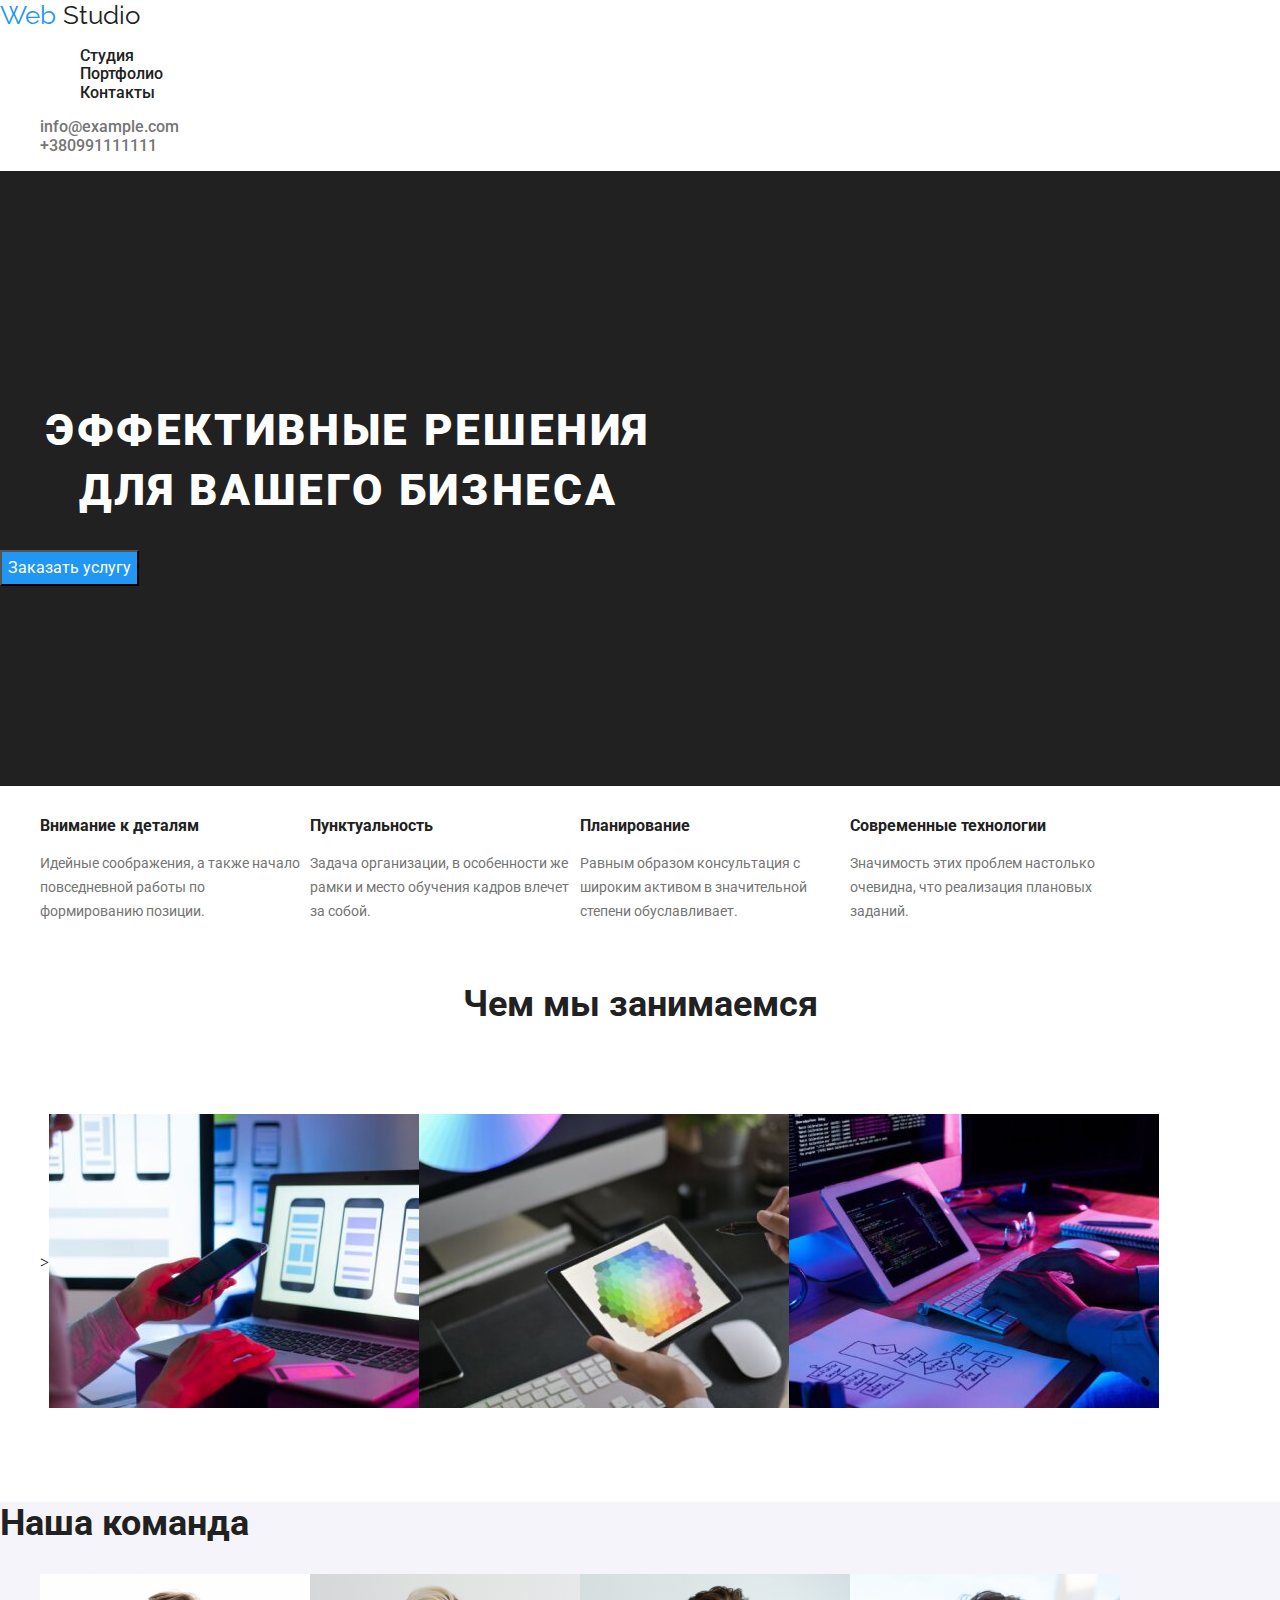
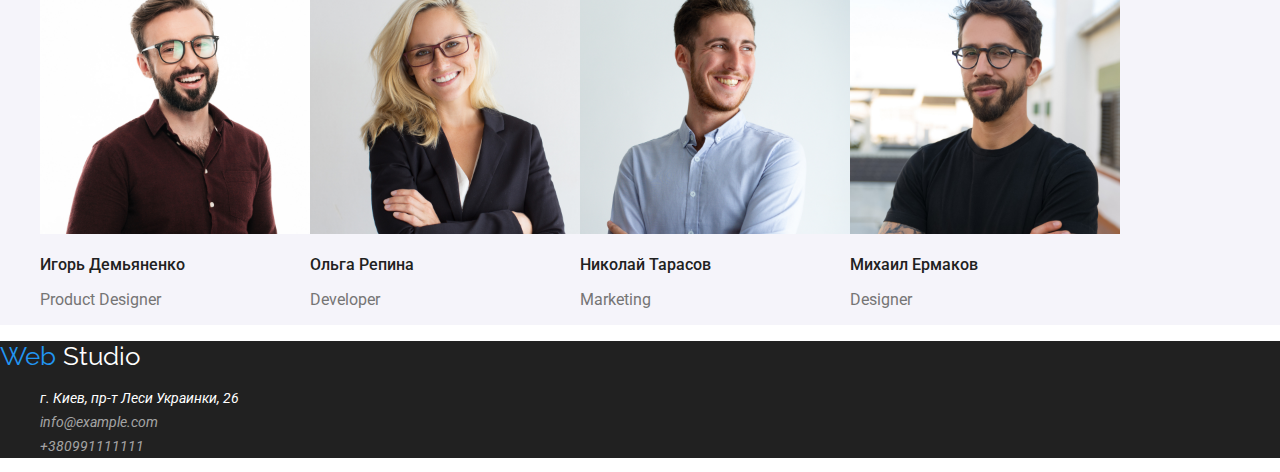
==== index.html @ 6507018c "я" ====
<!DOCTYPE html>
<html lang="en">
<head>
    <Meta charset="UTF-8" />
    <Meta name="WebStudio" />
    <Meta content="Помощь в бизнесе" />
    <link rel="stylesheet" href="CSS/normalize.min.css" />
    <link rel="stylesheet" href="CSS/style.css"/>
    <link rel="preconnect" href="https://fonts.gstatic.com">
    <link href="https://fonts.googleapis.com/css2?family=Raleway:wght@700&family=Roboto:wght@400;500;700;900&display=swap" rel="stylesheet"/>

    <style>
.body {
font-family: Roboto, Raleway;
font-weight: 400;
color: #212121;
}
    </style>
    <stayle type="text/css">
    
    
    </stayle>

</head>
  <body>
    <header class="head">
      <div>
     <a class="logo" href="/"><span class="web-one">Web</span> <span class="web-two">Studio</span></a>
    </div>
      <nav>
      <ul>
        <ul class="site-nav-list">
          <li><a href="./" class="link">Студия</a></li>
          <li><a href="./portfolio.html" class="link">Портфолио</a></li>
          <li><a href="" class="link">Контакты</a></li>
      </ul>
     </nav>
     <ul class="contacts">
      <li> <a class="ctn" href="mailto:info@example.com">info@example.com</a></li>
      <li><a class="ctn" href="tel:+380991111111">+380991111111</a></li>
    </ul>
  </header>
  <main>
    <section class="hero">
    <h1 class="title">Эффективные решения для вашего бизнеса</h1>
    <button type="button" class="btn">Заказать услугу</button>
  </section>
  <!-- Унікальний контент сторінки -->
  <section class="text-container">
<ul class="menu-text">
  <li class="text-item"><h3 class="text-elements-title">Внимание к деталям</h3>
  <p class="text-elements"> Идейные соображения, а также начало повседневной работы по формированию позиции.</p>
  </li>
  <li class="text-item"><h3 class="text-elements-title">Пунктуальность</h3>
    <p class="text-elements">Задача организации, в особенности же рамки и место обучения кадров влечет за собой.</p>
  </li>
  <li class="text-item"><h3 class="text-elements-title" >Планирование</h3>
    <p class="text-elements">Равным образом консультация с широким активом в значительной степени обуславливает.</p>
  </li>
  <li class="text-item"><h3 class="text-elements-title">Современные технологии</h3>
    <p class="text-elements">Значимость этих проблем настолько очевидна, что реализация плановых заданий.</p>
  </li>
</ul>
</section>
<section class="foto">
  <div class="foto-elements">
  <h2 class="foto_title">Чем мы занимаемся</h2>
    <ul class="menu-foto">>
    <li>
      <img class="foto-picture" src="images/telefon.jpg"
      alt="фото1" width="370" />
    </li>
    <li>
      <img class="foto-picture" src="images/Planshet.jpg"
      alt="фото2" width="370" />
    </li>
    <Li>
      <img class="foto-picture" src="images/pechat.jpg"
      alt="фото3" width="370" />
    </Li>
  </ul>
</div>
</section>
  <section class="team">
    <div class="team-elements">
<h2 class="team-title">Наша команда</h2>
  <ul class="team-menu">
        <li>
        <img class="team-foto" src="images/man1.jpg" width="400"/>
        <h3 class="name">Игорь Демьяненко</h3>
          <p class=work>Product Designer</p>
        </li>
        <li>
        <img class="team-foto" src="images/woman.jpg"width="400"/>
        <h3 class="name">Ольга Репина</h3>
        <p class=work>Developer </p> 
        </li>
        <li>
        <img class="team-foto" src="images/man2.jpg" width="400"/>
        <h3 class="name">Николай Тарасов</h3>
        <p class=work>Marketing </p> 
        </li>
        <li>
        <img class="team-foto" src="images/man3.jpg" width="400"/>
        <h3 class="name">Михаил Ермаков</h3>
        <p class=work>Designer</p> 
        </li>
      </ul>
      </div>
  </section>
  
</main>
  <!-- Підвал сторінки -->
  <footer class="end">
    <div>
      <a class="logo-end" href="/"><span class="web-one">Web</span> <span class="web-end-two">Studio</span></a>
     </div>
    <address> 
    <ul class="end-contakts">
      <li><a href=https://goo.gl/maps/wjhoi7v7686SDkos8 class="map" target="blank" 
        rel="noopener noreferrer">
        г. Киев, пр-т Леси Украинки, 26</a></li>
      <li><a href="mailto:info@example.com" class="end-contacts">info@example.com</a></li>
      <li><a href="tel:+38 099 111 11 11" class="end-contacts">+380991111111</a></li>
    </ul> 
    </address>
  </footer>
  </body>
---- CSS/style.css ----
root {
--c-black: #212121;
--c-white: #FFFFFF;
--c-grey: #757575;
--c-blue: #2196F3;
}

.body {
list-style-type: none;
font-family: Roboto;
color: #212121;
}

.header {
    width: 1600px;
    background: #FFFFFF;
}
.link {
    list-style-type: none;
font-family: Roboto;
font-weight: 500;
color: #212121;
line-height: 16px;
}
.link:hover{
    
    font-family: Roboto;
    font-weight: 500;
    width: 77px;
    color: #2196F3;
}

.ul {
list-style-type: none;
list-style: none;
margin: 0;
padding: 0;
font-size: 26px;
line-height: 31px;
}

.logo {
font-family: Raleway;
color:#212121;
width: 145px;
font-size: 26px;
line-height: 31px;
}

.web-end-two, .map,.end-contacts, .logo, .logo-end, .site-nav-lis, .ctn, .web-one, .link, .web-two, .end {
text-decoration: none;
}

.web-one{
color: #2196F3;
 }
.head {
}

.link-current{
color:#2196F3;
}
.ctn {
font-family: Roboto;
font-weight: 500;
color: #757575;
width: 135px;
}
.ctn:hover {
font-family: Roboto;
font-weight: 500;
color: #2196F3;
width: 135px; 
}
.site-nav-list {
list-style-type: none;
}
.title{
width: 696px;
height: 120px;
font-family: Roboto;
font-weight: 900;
font-size: 44px;
line-height: 60px;
text-align: center;
letter-spacing: 0.06em;
text-transform: uppercase;
color: #FFFFFF;
text-decoration: none;
}

.hero {
background-color: #212121;
padding-top: 200px;
padding-bottom: 200px;
}

.btn {
    background: #2196F3;
    color: #FFFFFF;
    font-family: Roboto;
    font-size: 16px;
    line-height: 30px;
}
.contacts {
    list-style-type: none;
}

.text-container {
display: flex;
font-family: Roboto;
}

.menu-text{
display: flex;
list-style-type: none;
}

.text-item{
width: 270px;
color: #212121;
font-size: 14px;
line-height: 16px;
}

.text-elements{
width: 270px;
color: #757575;
font-size: 14px;
line-height: 24px;
}

.text-elements-title{
    font-family: Roboto;
color: #212121;
}
.foto-elements{
display: flex;
flex-direction: column;
}
.foto_title {
width: 380;
text-align: center;
font-family: Roboto;
font-style: 700;
color: #212121;
font-size: 36px;
line-height: 42px;
}
.menu-foto{
list-style-type: none;
display: flex;
width: 1170px;
height: 386px;
align-items: center;
}
.site-nav-list {
    font-family: Roboto;
    font-style: 500;
    font-weight: 500;
    color: #212121;
}
.team{ 
background: #F5F4FA;
}
.team-title {
font-family: Roboto;
font-style: 700;
color: #212121;
width: 264px;
font-size: 36px;
line-height: 42px;
}

.team-menu{
list-style-type: none;
display: flex;
align-items: center;
}
.team-foto{
width: 270px;
}
.name{
font-family: Roboto;
font-weight: 500;
color: #212121;
font-size: 16px;
line-height: 19px;
}
.work{
font-family: Roboto;
color: #757575;
font-size: 16px;
line-height: 19px;
}

.end{
font-family: Roboto;
background: #212121;
text-decoration: none;
list-style-type: none;
}

.logo-end {
font-family: Raleway;
font-size: 26px;
line-height: 31px;
text-decoration: none;
}
.web-end-two {
    color: #FFFFFF;
    text-decoration: none;
}

.end-contakts{
font-style: 400;
font-family: Roboto;
background-color: #212121;
font-size: 14px;
line-height: 24px;
text-decoration: none;
list-style-type: none;
}
.map{
    list-style-type: none;
font-family: Roboto;
color: #FFFFFF;
width: 231px;
}
.end-contacts {

list-style-type: none;
font-family: Roboto;
width: 231px;
color: rgba(255, 255, 255, 0.6);
}

.end-contacts:hover {
    font-family: Roboto;
    width: 231px;
    color: rgba(255, 255, 255, 0.6);  
}
.button_one {
font-family: Roboto;
font-weight: 500;
font-size: 16px;
line-height: 26px;
background-color: #2196F3;
color: #FFFFFF;
}

.product-elements{
display: flex;
flex-wrap: wrap;
list-style-type: none;
}
.product_name{
font-family: Roboto;
width: 322px;
font-weight: 700;
color: #212121;
font-size: 18px;
line-height: 36px;
}
.product_tape{
font-family: Roboto;
font-weight: 4000;
width: 322px;
color: #757575;
font-size: 16px;
line-height: 30px;
}
.btnp{
display: flex;
font-family: Roboto;
font-weight: 500;
font-size: 16px;
line-height: 26px;
background: #F5F4FA;
color: #212121;
}
.btnp:hover {
display: flex;
font-family: Roboto;
font-weight: 500;
font-size: 16px;
line-height: 26px;
background: #2196F3;
color: #FFFFFF;
}
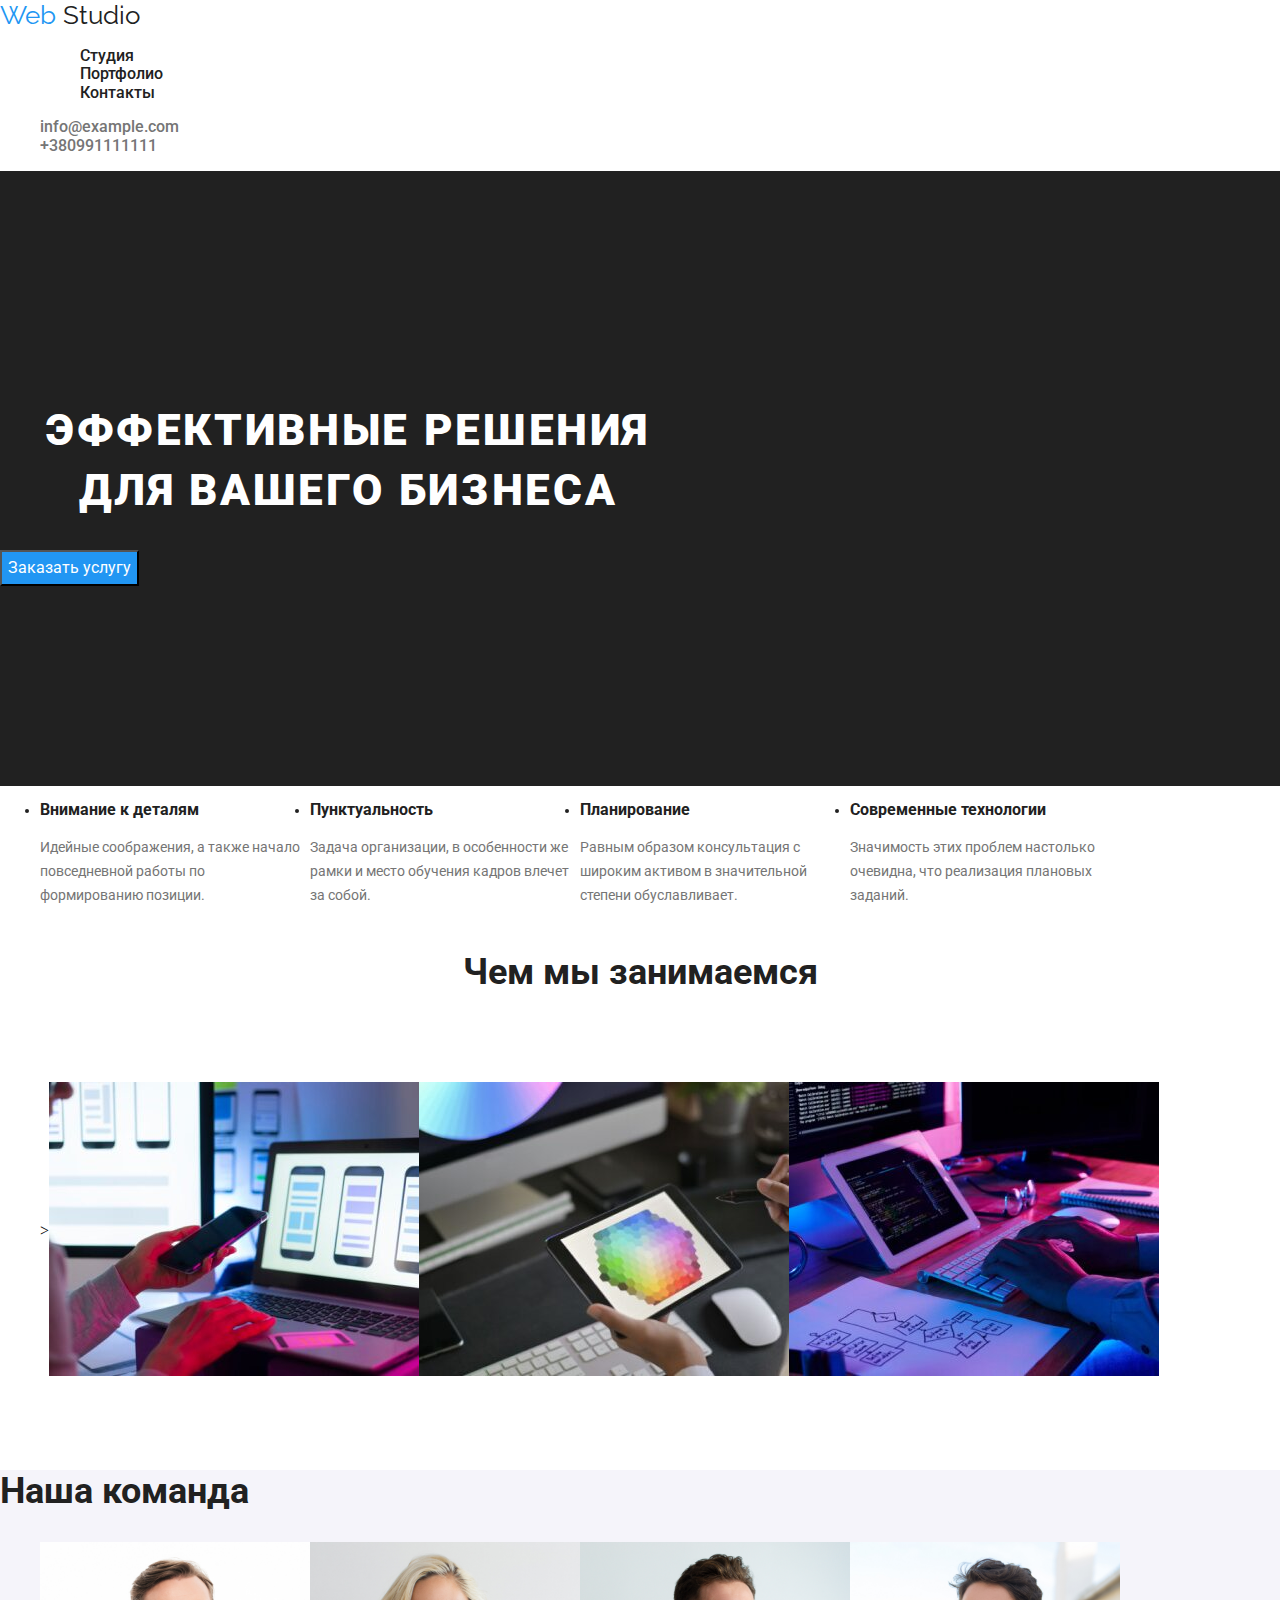
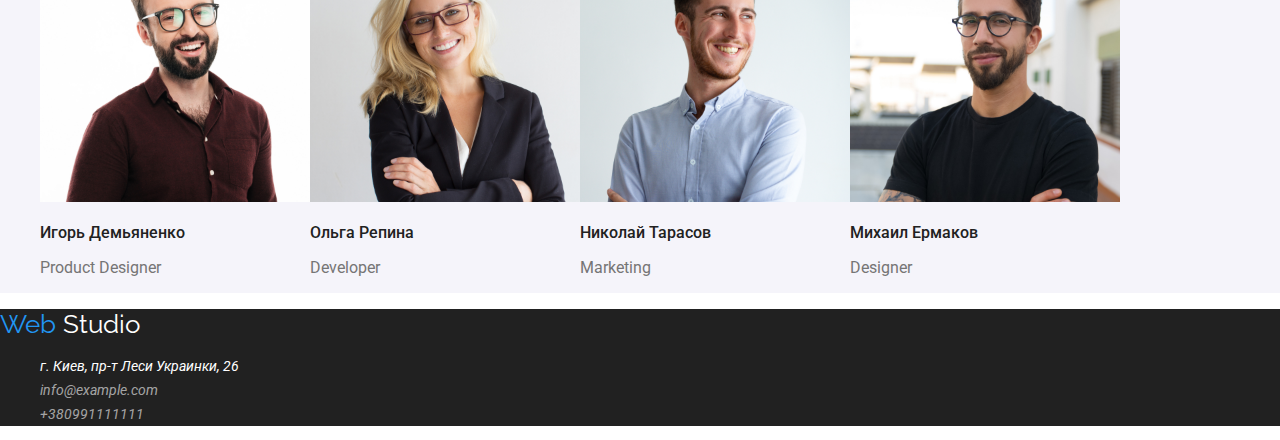
==== commit 94705a49: "я" ====
--- a/index.html
+++ b/index.html
@@ -47,7 +47,7 @@
   </section>
   <!-- Унікальний контент сторінки -->
   <section class="text-container">
-<ul class="menu-text">
+<h2><ul class="menu-text"></h2>
   <li class="text-item"><h3 class="text-elements-title">Внимание к деталям</h3>
   <p class="text-elements"> Идейные соображения, а также начало повседневной работы по формированию позиции.</p>
   </li>
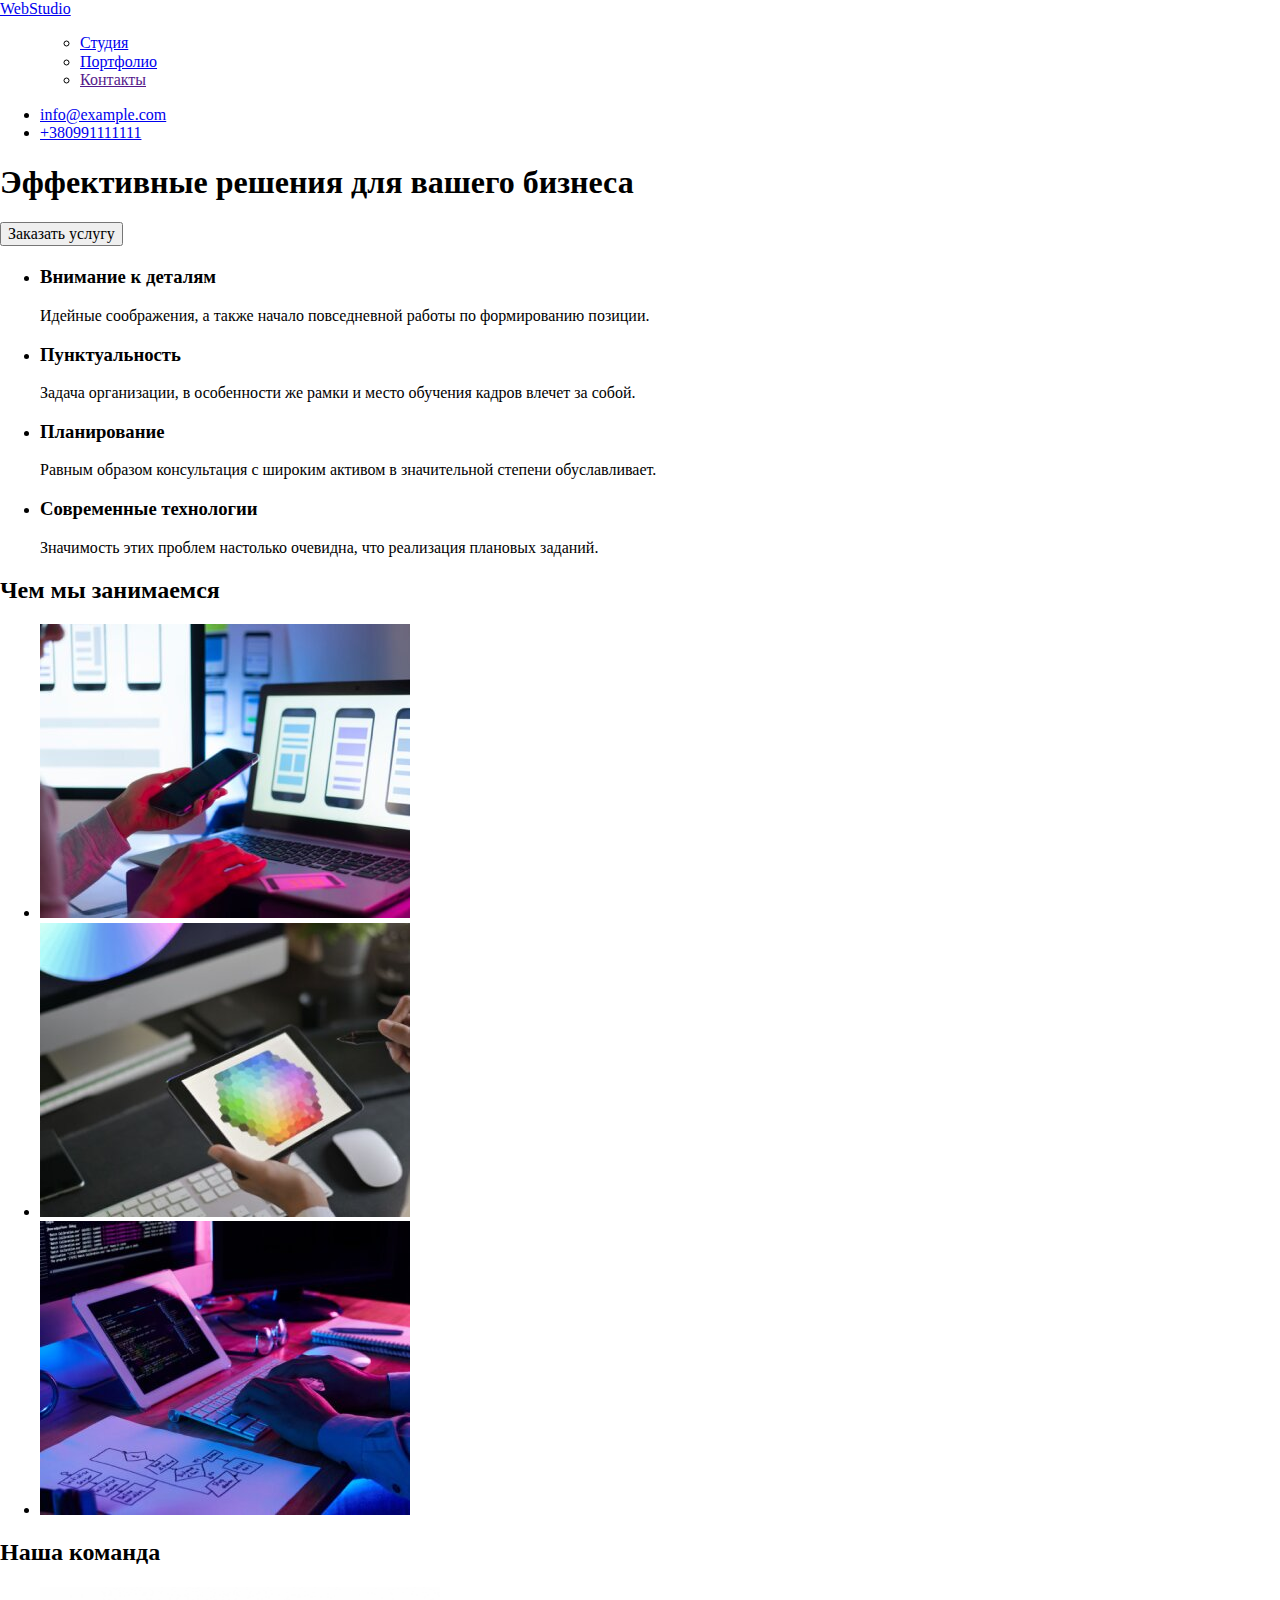
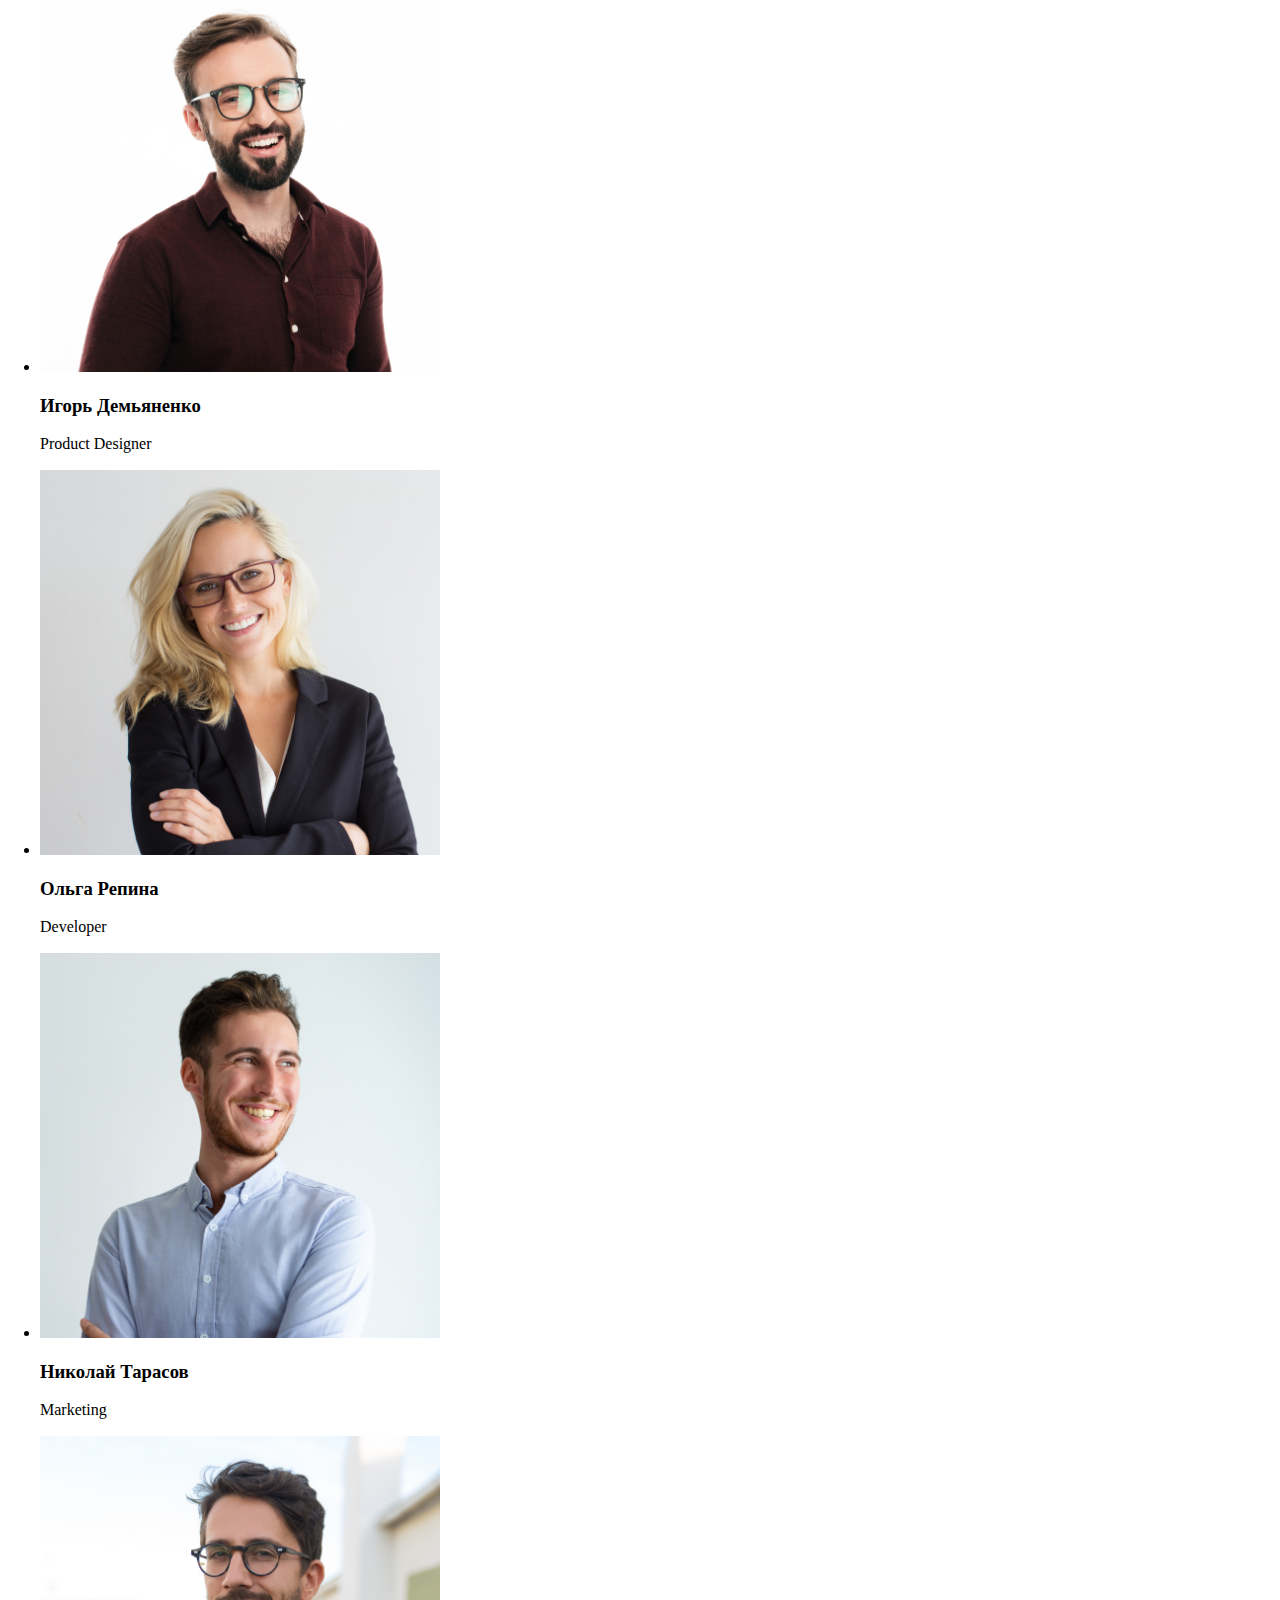
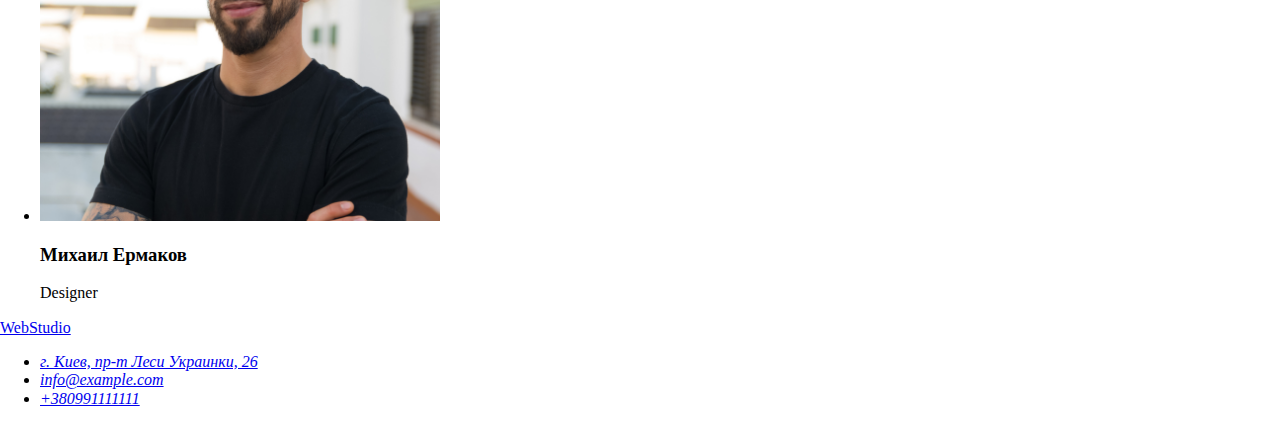
==== commit bd01d983: "z" ====
--- a/index.html
+++ b/index.html
@@ -5,39 +5,26 @@
     <Meta name="WebStudio" />
     <Meta content="Помощь в бизнесе" />
     <link rel="stylesheet" href="CSS/normalize.min.css" />
-    <link rel="stylesheet" href="CSS/style.css"/>
+    <link rel="stylesheet" href="css/style.css"/>
     <link rel="preconnect" href="https://fonts.gstatic.com">
     <link href="https://fonts.googleapis.com/css2?family=Raleway:wght@700&family=Roboto:wght@400;500;700;900&display=swap" rel="stylesheet"/>
-
-    <style>
-.body {
-font-family: Roboto, Raleway;
-font-weight: 400;
-color: #212121;
-}
-    </style>
-    <stayle type="text/css">
-    
-    
-    </stayle>
-
 </head>
   <body>
     <header class="head">
       <div>
-     <a class="logo" href="/"><span class="web-one">Web</span> <span class="web-two">Studio</span></a>
+     <a class="logo" href="/"><span class="web-one">Web</span><span class="web-two">Studio</span></a>
     </div>
       <nav>
       <ul>
-        <ul class="site-nav-list">
+        <ul class="site-nav">
           <li><a href="./" class="link">Студия</a></li>
           <li><a href="./portfolio.html" class="link">Портфолио</a></li>
           <li><a href="" class="link">Контакты</a></li>
       </ul>
      </nav>
      <ul class="contacts">
-      <li> <a class="ctn" href="mailto:info@example.com">info@example.com</a></li>
-      <li><a class="ctn" href="tel:+380991111111">+380991111111</a></li>
+      <li> <a class="contacts-link" href="mailto:info@example.com">info@example.com</a></li>
+      <li><a class="contacts-link" href="tel:+380991111111">+380991111111</a></li>
     </ul>
   </header>
   <main>
@@ -47,7 +34,8 @@
   </section>
   <!-- Унікальний контент сторінки -->
   <section class="text-container">
-<h2><ul class="menu-text"></h2>
+<h2 class="menu-text"></h2>
+<ul class="content-element">
   <li class="text-item"><h3 class="text-elements-title">Внимание к деталям</h3>
   <p class="text-elements"> Идейные соображения, а также начало повседневной работы по формированию позиции.</p>
   </li>
@@ -65,7 +53,7 @@
 <section class="foto">
   <div class="foto-elements">
   <h2 class="foto_title">Чем мы занимаемся</h2>
-    <ul class="menu-foto">>
+    <ul class="menu-foto">
     <li>
       <img class="foto-picture" src="images/telefon.jpg"
       alt="фото1" width="370" />
@@ -113,7 +101,7 @@
   <!-- Підвал сторінки -->
   <footer class="end">
     <div>
-      <a class="logo-end" href="/"><span class="web-one">Web</span> <span class="web-end-two">Studio</span></a>
+      <a class="logo-end" href="/"><span class="web-one">Web</span><span class="web-end-two">Studio</span></a>
      </div>
     <address> 
     <ul class="end-contakts">
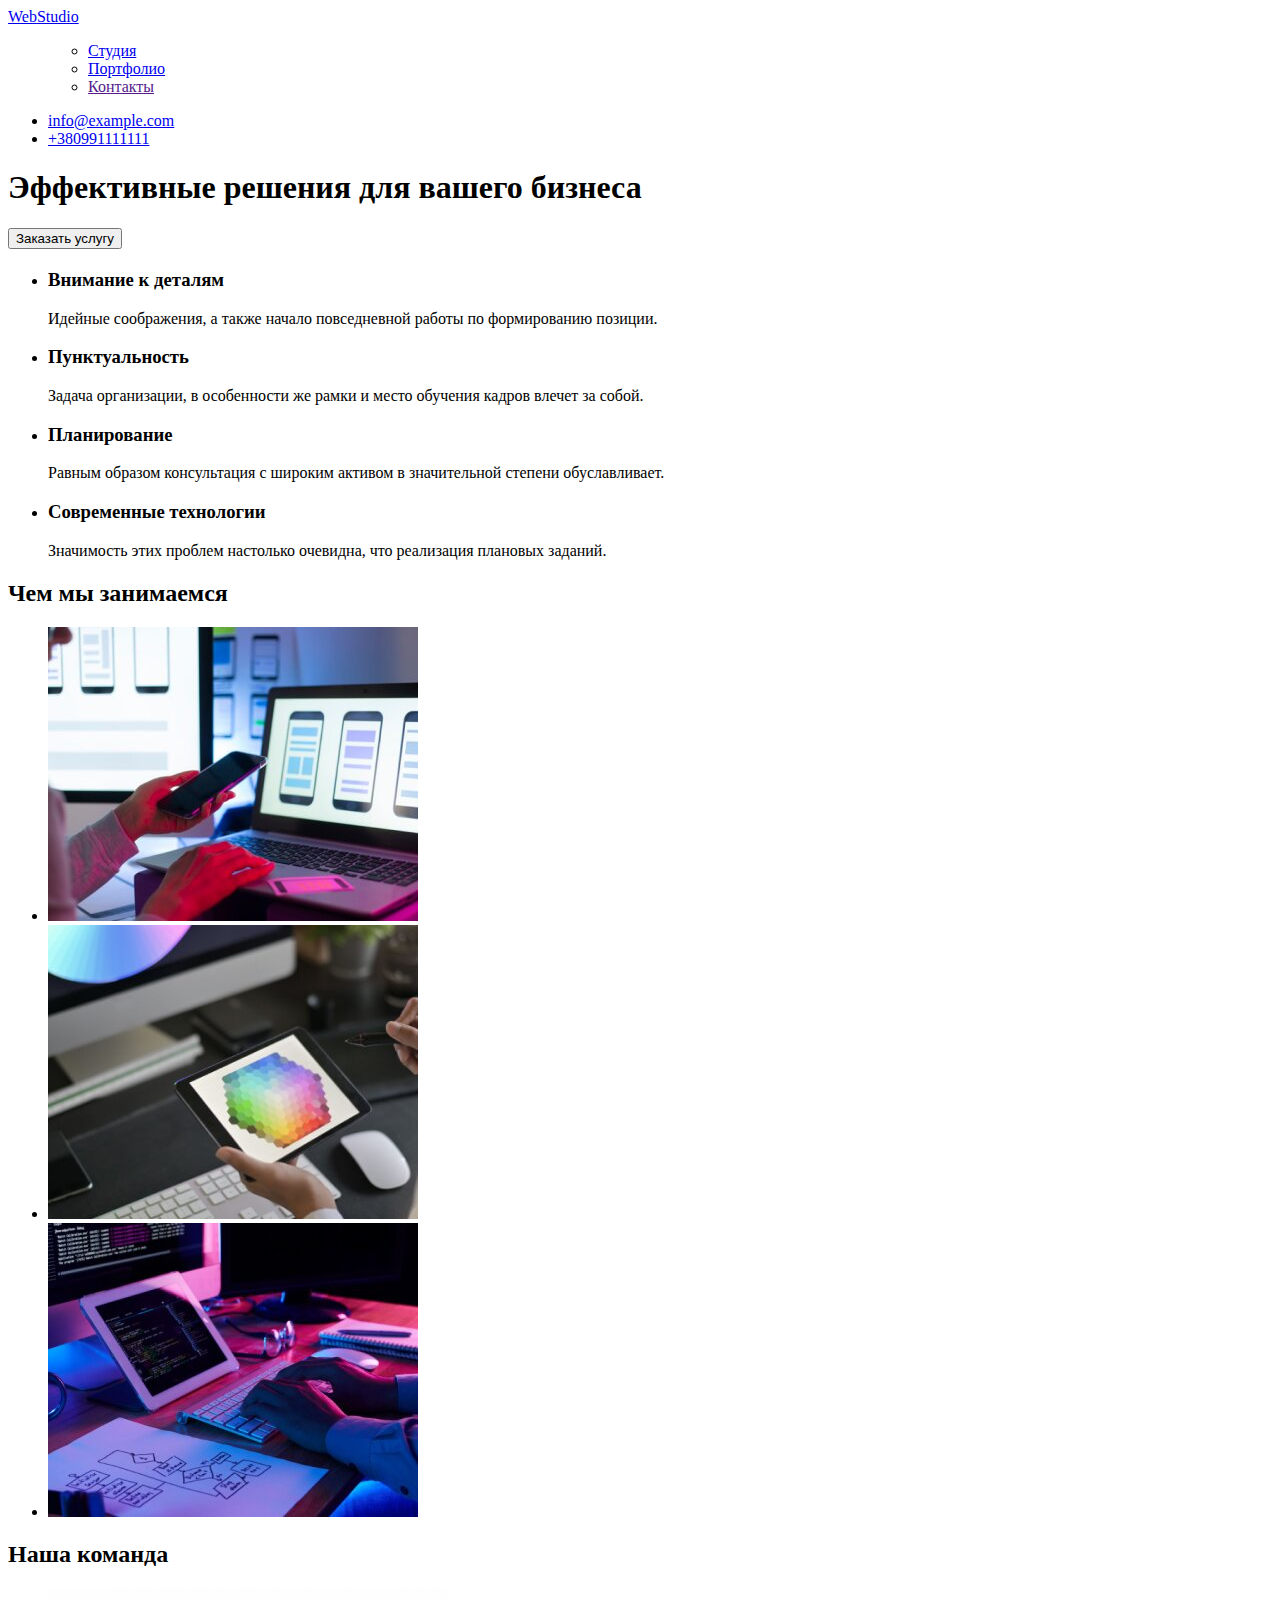
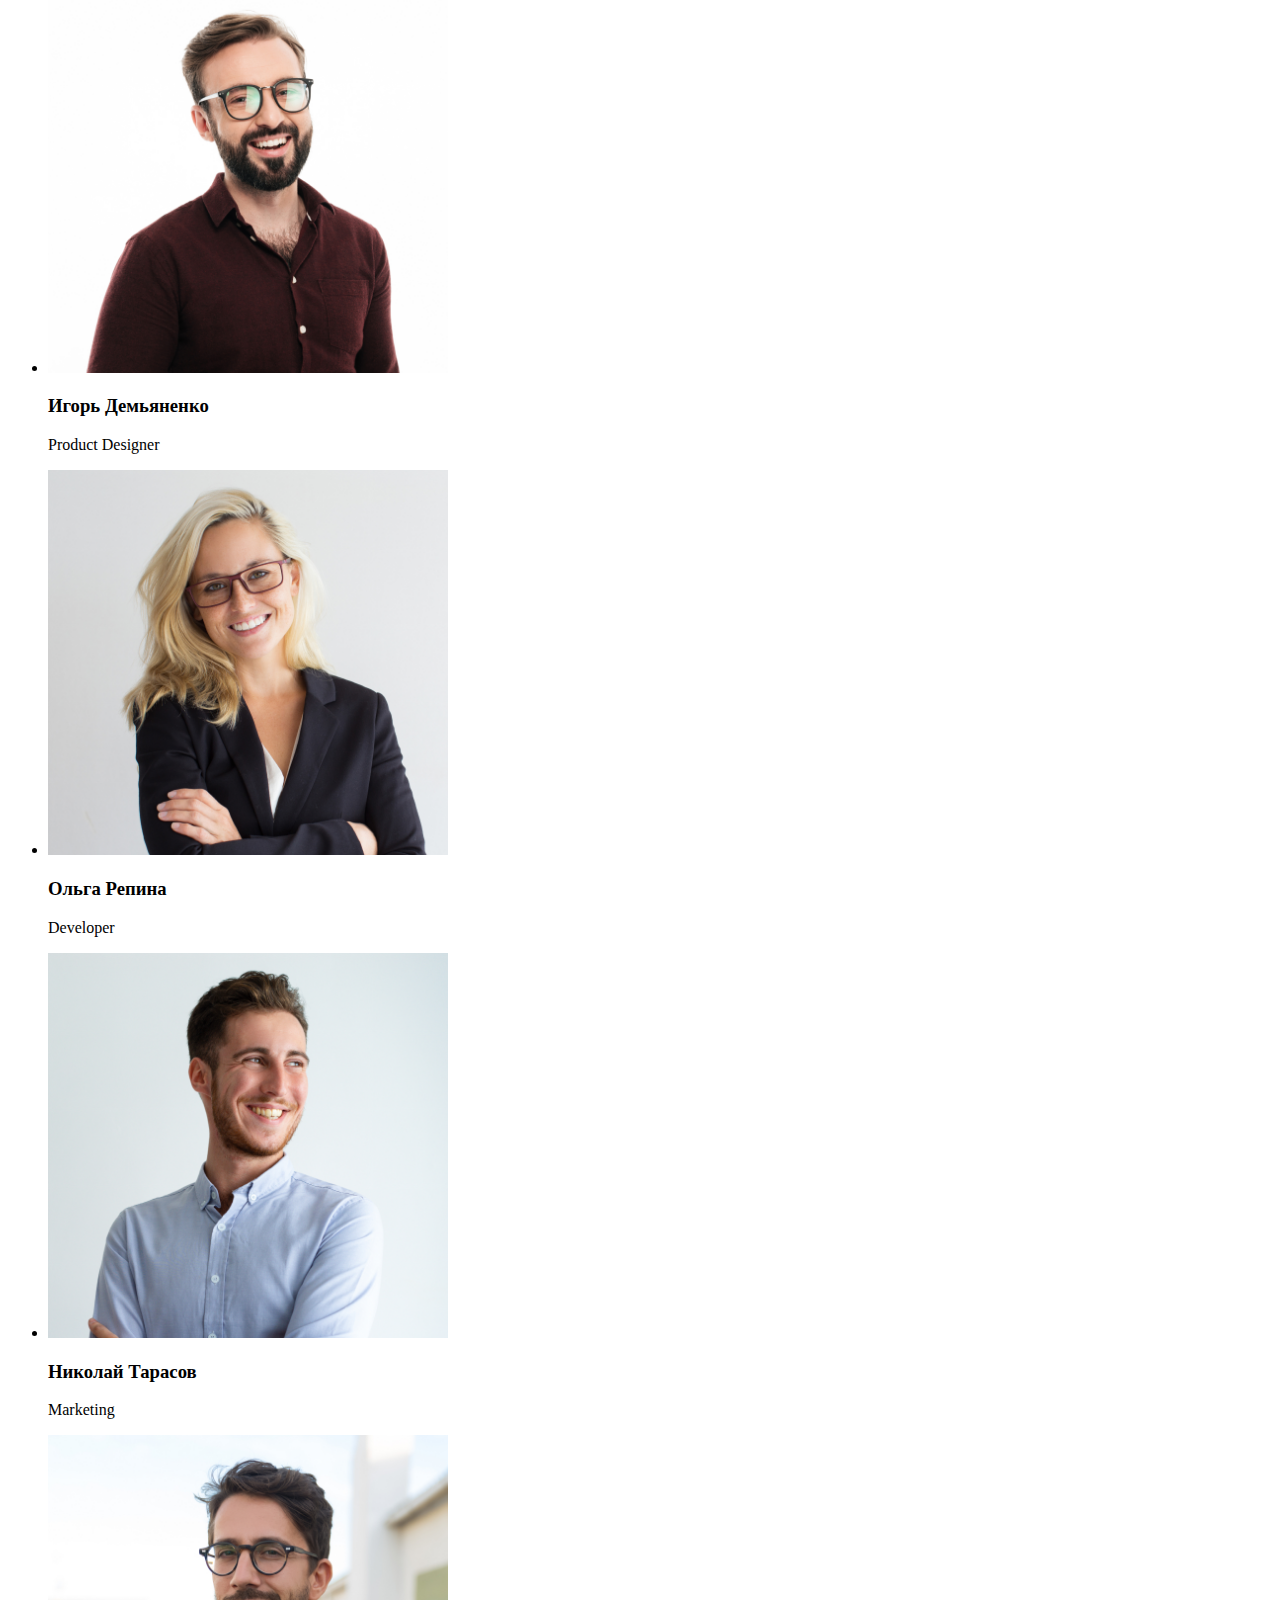
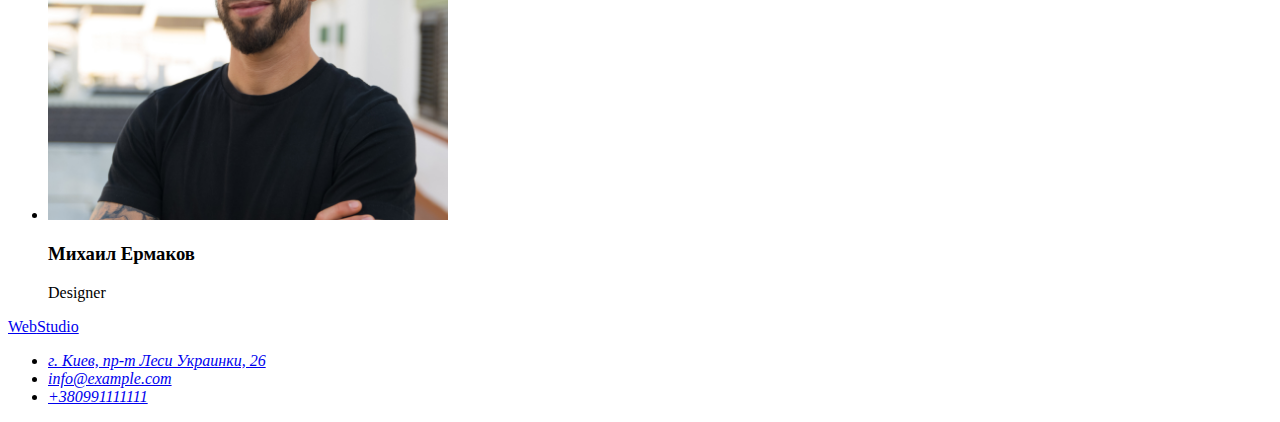
==== commit b1ef0e2b: "z" ====
--- a/index.html
+++ b/index.html
@@ -4,7 +4,7 @@
     <Meta charset="UTF-8" />
     <Meta name="WebStudio" />
     <Meta content="Помощь в бизнесе" />
-    <link rel="stylesheet" href="CSS/normalize.min.css" />
+    <link rel="stylesheet" href="css/normalize.min.css" />
     <link rel="stylesheet" href="css/style.css"/>
     <link rel="preconnect" href="https://fonts.gstatic.com">
     <link href="https://fonts.googleapis.com/css2?family=Raleway:wght@700&family=Roboto:wght@400;500;700;900&display=swap" rel="stylesheet"/>
@@ -103,7 +103,7 @@
     <div>
       <a class="logo-end" href="/"><span class="web-one">Web</span><span class="web-end-two">Studio</span></a>
      </div>
-    <address> 
+    <address class="addres"> 
     <ul class="end-contakts">
       <li><a href=https://goo.gl/maps/wjhoi7v7686SDkos8 class="map" target="blank" 
         rel="noopener noreferrer">
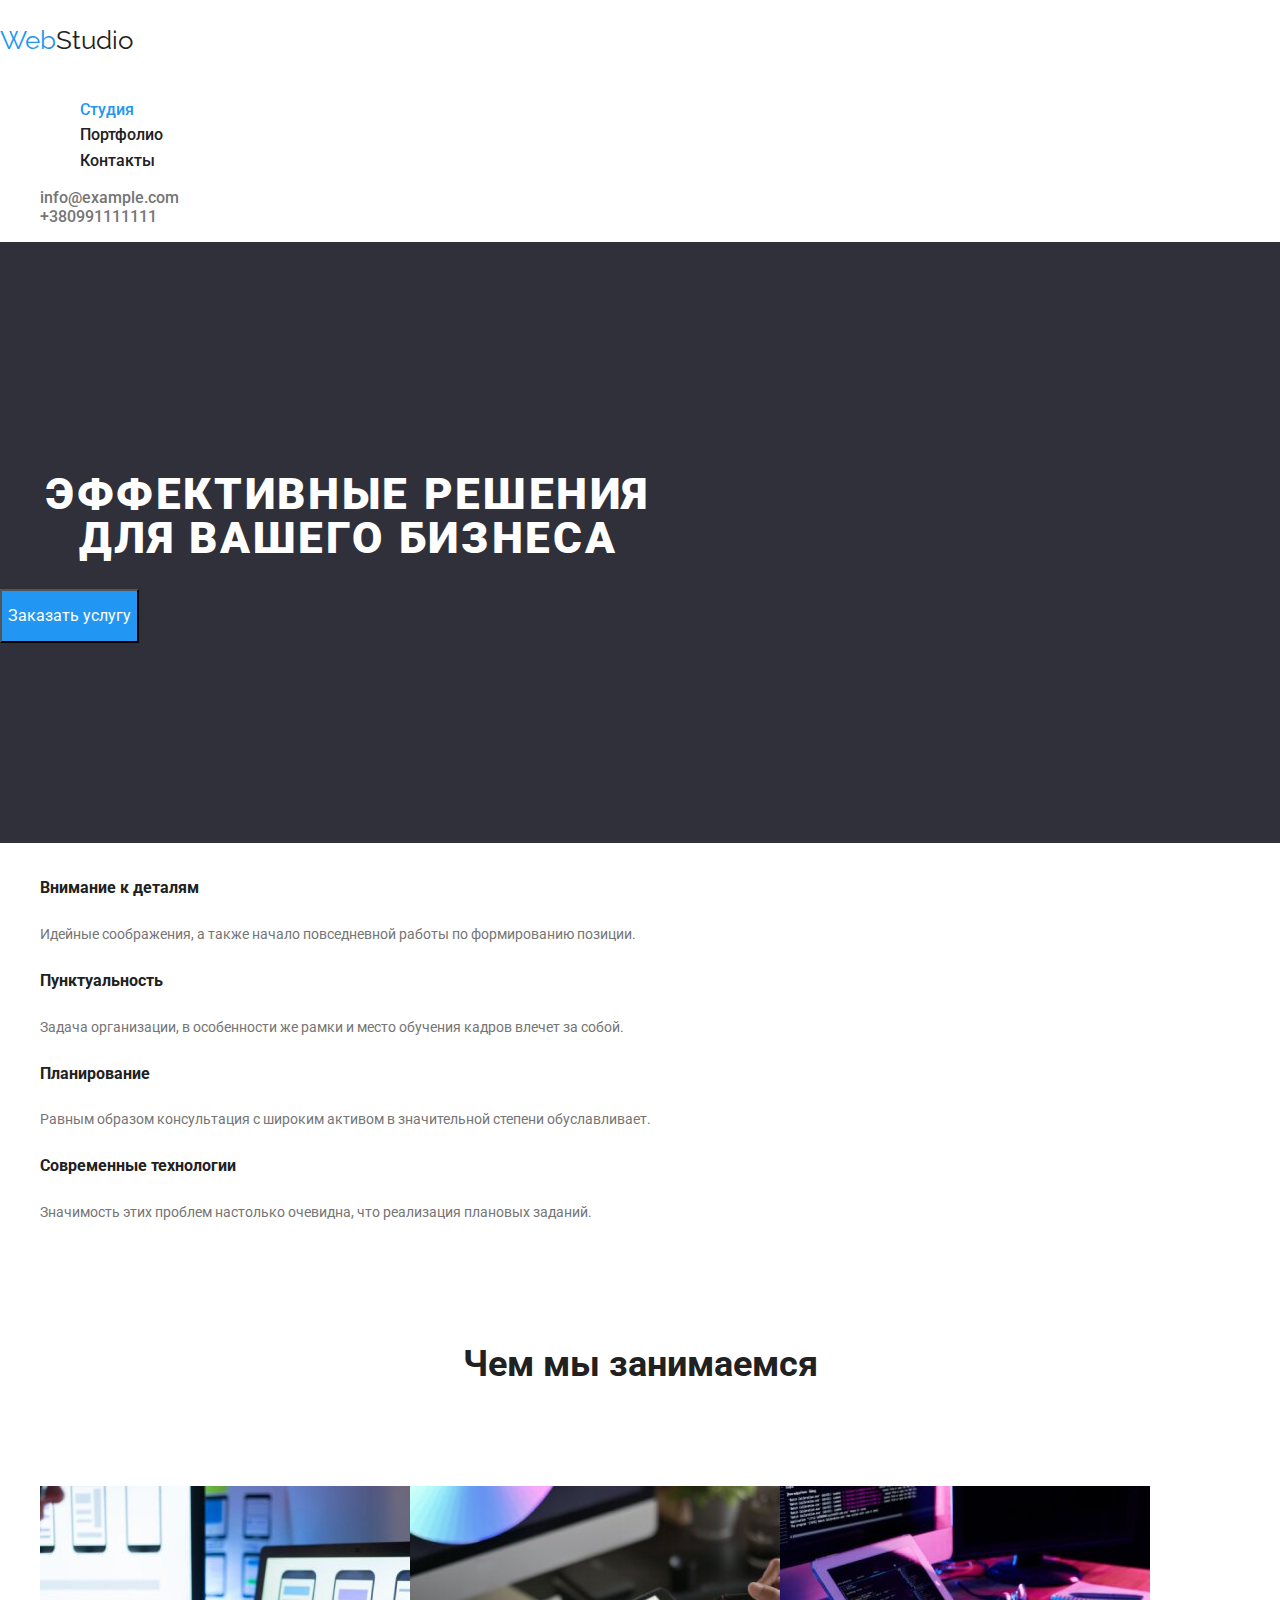
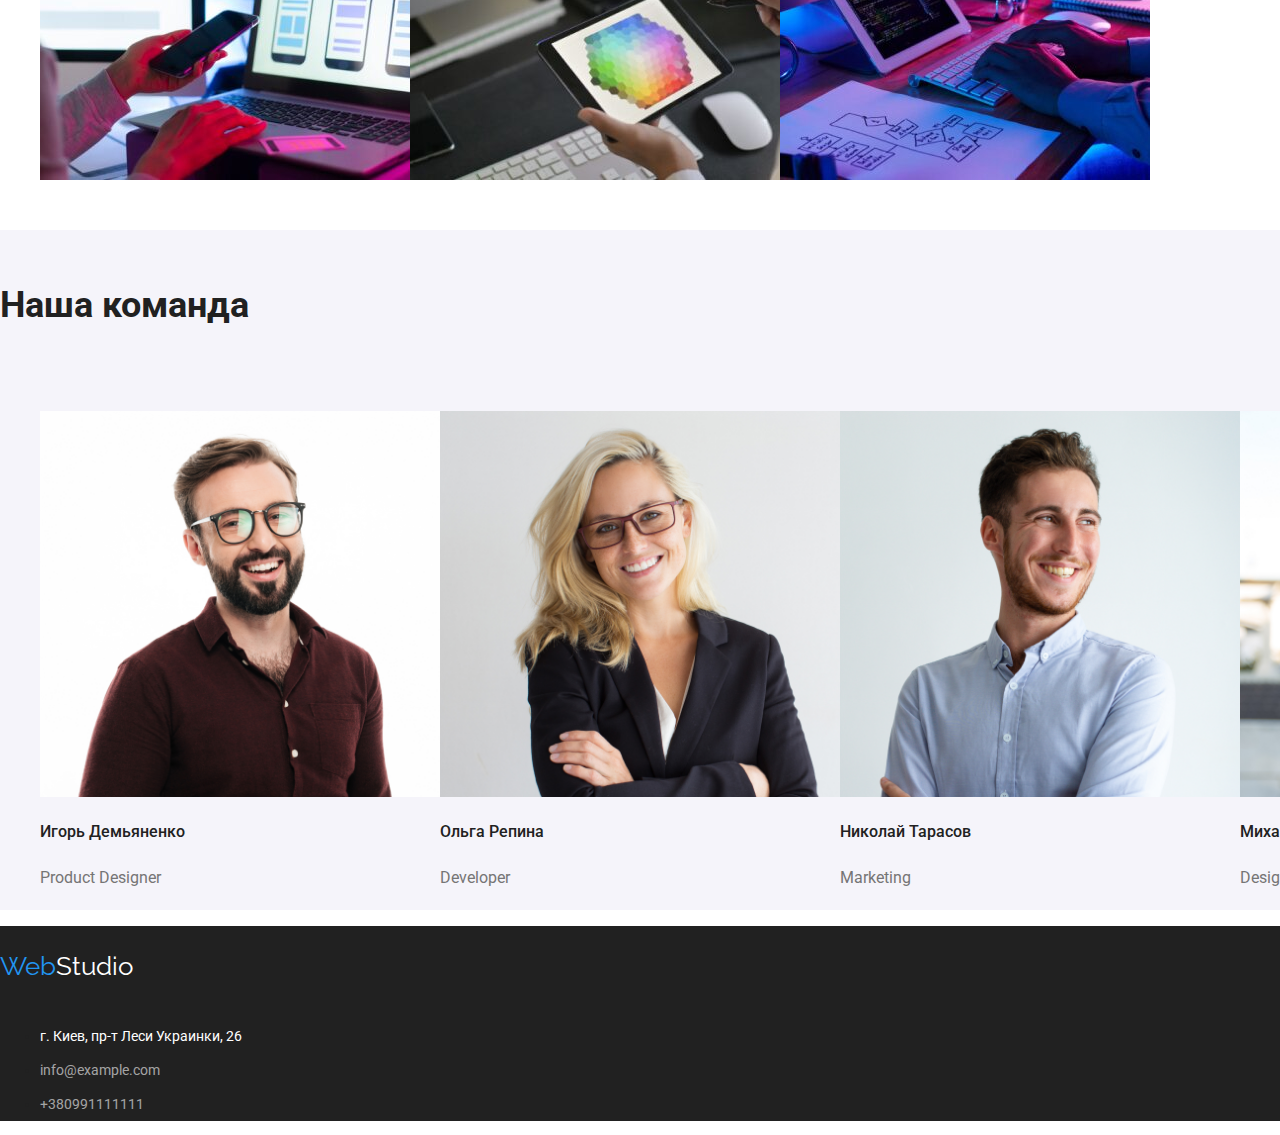
==== commit 2d351982: "я" ====
--- a/index.html
+++ b/index.html
@@ -5,7 +5,7 @@
     <Meta name="WebStudio" />
     <Meta content="Помощь в бизнесе" />
     <link rel="stylesheet" href="css/normalize.min.css" />
-    <link rel="stylesheet" href="css/style.css"/>
+    <link rel="stylesheet" href="./css/style.css"/>
     <link rel="preconnect" href="https://fonts.gstatic.com">
     <link href="https://fonts.googleapis.com/css2?family=Raleway:wght@700&family=Roboto:wght@400;500;700;900&display=swap" rel="stylesheet"/>
 </head>
@@ -17,7 +17,7 @@
       <nav>
       <ul>
         <ul class="site-nav">
-          <li><a href="./" class="link">Студия</a></li>
+          <li><a href="./" class="link activate">Студия</a></li>
           <li><a href="./portfolio.html" class="link">Портфолио</a></li>
           <li><a href="" class="link">Контакты</a></li>
       </ul>
--- a/css/style.css
+++ b/css/style.css
@@ -0,0 +1,289 @@
+:root {
+  --body-color: #212121;
+  --bgr-color: #2f303a;
+  --white-color: #ececec;
+  --blue-color: #2196f3;
+  --max-white-color: #ffffff;
+  --gray-color: #757575;
+  --two-white-color: #f5f4fa;
+}
+
+body {
+  font-family: Roboto, sans-serif;
+  color: var(--body-color);
+}
+
+header {
+  background: var(--max-white-color);
+}
+.link {
+  font-weight: 500;
+  color: var(--body-color);
+  line-height: 1.6;
+}
+.link:hover,
+:focus {
+  font-weight: 500;
+  width: 77px;
+  color: var(--blue-color);
+}
+.activate {
+  color: var(--blue-color);
+}
+.ul {
+  list-style: none;
+  margin: 0;
+  padding: 0;
+  font-size: 26px;
+  line-height: 3.1;
+}
+
+.logo {
+  font-family: Raleway;
+  color: var(--body-color);
+  font-size: 26px;
+  line-height: 3.1;
+  margin-right: 93px;
+}
+
+.web-end-two,
+.map,
+.end-contacts,
+.logo,
+.logo-end,
+.site-nav-lis,
+.contacts-link,
+.web-one,
+.link,
+.web-two,
+.end {
+  text-decoration: none;
+}
+
+.web-one {
+  color: var(--blue-color);
+}
+
+.head {
+  -webkit-tap-highlight-color: rgba(0, 0, 0, 0);
+}
+
+.link-current {
+  color: var(--blue-color);
+}
+
+.contacts-link {
+  font-weight: 500;
+  color: var(--gray-color);
+}
+.contacts-link:hover,
+:focus {
+  font-weight: 500;
+  color: var(--blue-color);
+}
+.site-nav {
+  list-style-type: none;
+}
+.title {
+  width: 696px;
+  font-weight: 900;
+  font-size: 44px;
+  line-height: 1;
+  text-align: center;
+  letter-spacing: 0.06em;
+  text-transform: uppercase;
+  color: var(--max-white-color);
+  text-decoration: none;
+}
+
+.hero {
+  background-color: var(--bgr-color);
+  padding-top: 200px;
+  padding-bottom: 200px;
+}
+
+.btn {
+  background: var(--blue-color);
+  color: var(--max-white-color);
+  font-size: 16px;
+  line-height: 3;
+}
+.btn:hover,
+:focus {
+  background: var(--blue-color);
+  color: var(--max-white-color);
+  font-size: 16px;
+  line-height: 3;
+}
+
+.contacts {
+  list-style-type: none;
+}
+
+.text-container {
+  display: flex;
+  text-decoration: none;
+}
+
+.menu-text {
+  display: flex;
+  list-style-type: none;
+}
+
+.text-item {
+  color: var(--body-color);
+  font-size: 14px;
+  line-height: 1.6;
+  text-decoration: none;
+  list-style-type: none;
+}
+
+.content-element {
+  text-decoration: none;
+}
+
+.text-elements {
+  color: var(--gray-color);
+  font-size: 14px;
+  line-height: 2.4;
+}
+
+.text-elements-title {
+  color: var(--body-color);
+  text-decoration: none;
+}
+.foto-elements {
+  display: flex;
+  flex-direction: column;
+}
+.foto_title {
+  text-align: center;
+  font-style: 700;
+  color: var(--body-color);
+  font-size: 36px;
+  line-height: 4.2;
+}
+.menu-foto {
+  list-style-type: none;
+  display: flex;
+  align-items: center;
+}
+.site-nav {
+  font-style: 500;
+  font-weight: 500;
+  color: var(--body-color);
+}
+.team {
+  background: var(--two-white-color);
+}
+.team-title {
+  font-style: 700;
+  color: var(--body-color);
+  font-size: 36px;
+  line-height: 4.2;
+}
+
+.team-menu {
+  list-style-type: none;
+  display: flex;
+  align-items: center;
+}
+.team-foto {
+}
+.name {
+  font-weight: 500;
+  color: var(--body-color);
+  font-size: 16px;
+  line-height: 1.9;
+}
+.work {
+  color: var(--gray-color);
+  font-size: 16px;
+  line-height: 1.9;
+}
+
+.end {
+  background: var(--body-color);
+  list-style-type: none;
+}
+.addres {
+  font-style: normal;
+}
+.logo-end {
+  font-family: Raleway, sans-serif;
+  font-size: 26px;
+  line-height: 3.1;
+  text-decoration: none;
+}
+.web-end-two {
+  color: var(--max-white-color);
+  text-decoration: none;
+}
+
+.end-contakts {
+  font-style: 400;
+  background-color: var(--body-color);
+  font-size: 14px;
+  line-height: 2.4;
+  font-style: normal;
+}
+.map {
+  list-style-type: none;
+  color: var(--max-white-color);
+}
+.end-contacts {
+  list-style-type: none;
+  font-family: Roboto;
+  color: rgba(255, 255, 255, 0.6);
+}
+
+.end-contacts:hover,
+:focus {
+  color: rgba(255, 255, 255, 0.6);
+}
+.button_one {
+  font-weight: 500;
+  font-size: 16px;
+  line-height: 2.6;
+  background-color: var(--blue-color);
+  color: var(--max-white-color);
+}
+
+.product-elements {
+  display: flex;
+  flex-wrap: wrap;
+  list-style-type: none;
+}
+.product-name {
+  font-weight: 700;
+  color: var(--body-color);
+  font-size: 18px;
+  line-height: 3.6;
+}
+.product-tape {
+  width: 322px;
+  color: var(--gray-color);
+  font-size: 16px;
+  line-height: 3;
+}
+.btnp {
+  display: flex;
+  font-weight: 500;
+  font-size: 16px;
+  line-height: 2.6;
+  background: var(--two-white-color);
+  color: var(--body-color);
+}
+
+.btnp:hover,
+:focus {
+  flex-direction: row;
+  font-weight: 500;
+  font-size: 16px;
+  line-height: 2.6;
+  background: var(--blue-color);
+  color: var(--max-white-color);
+}
+.btnp-li {
+  list-style-type: none;
+}
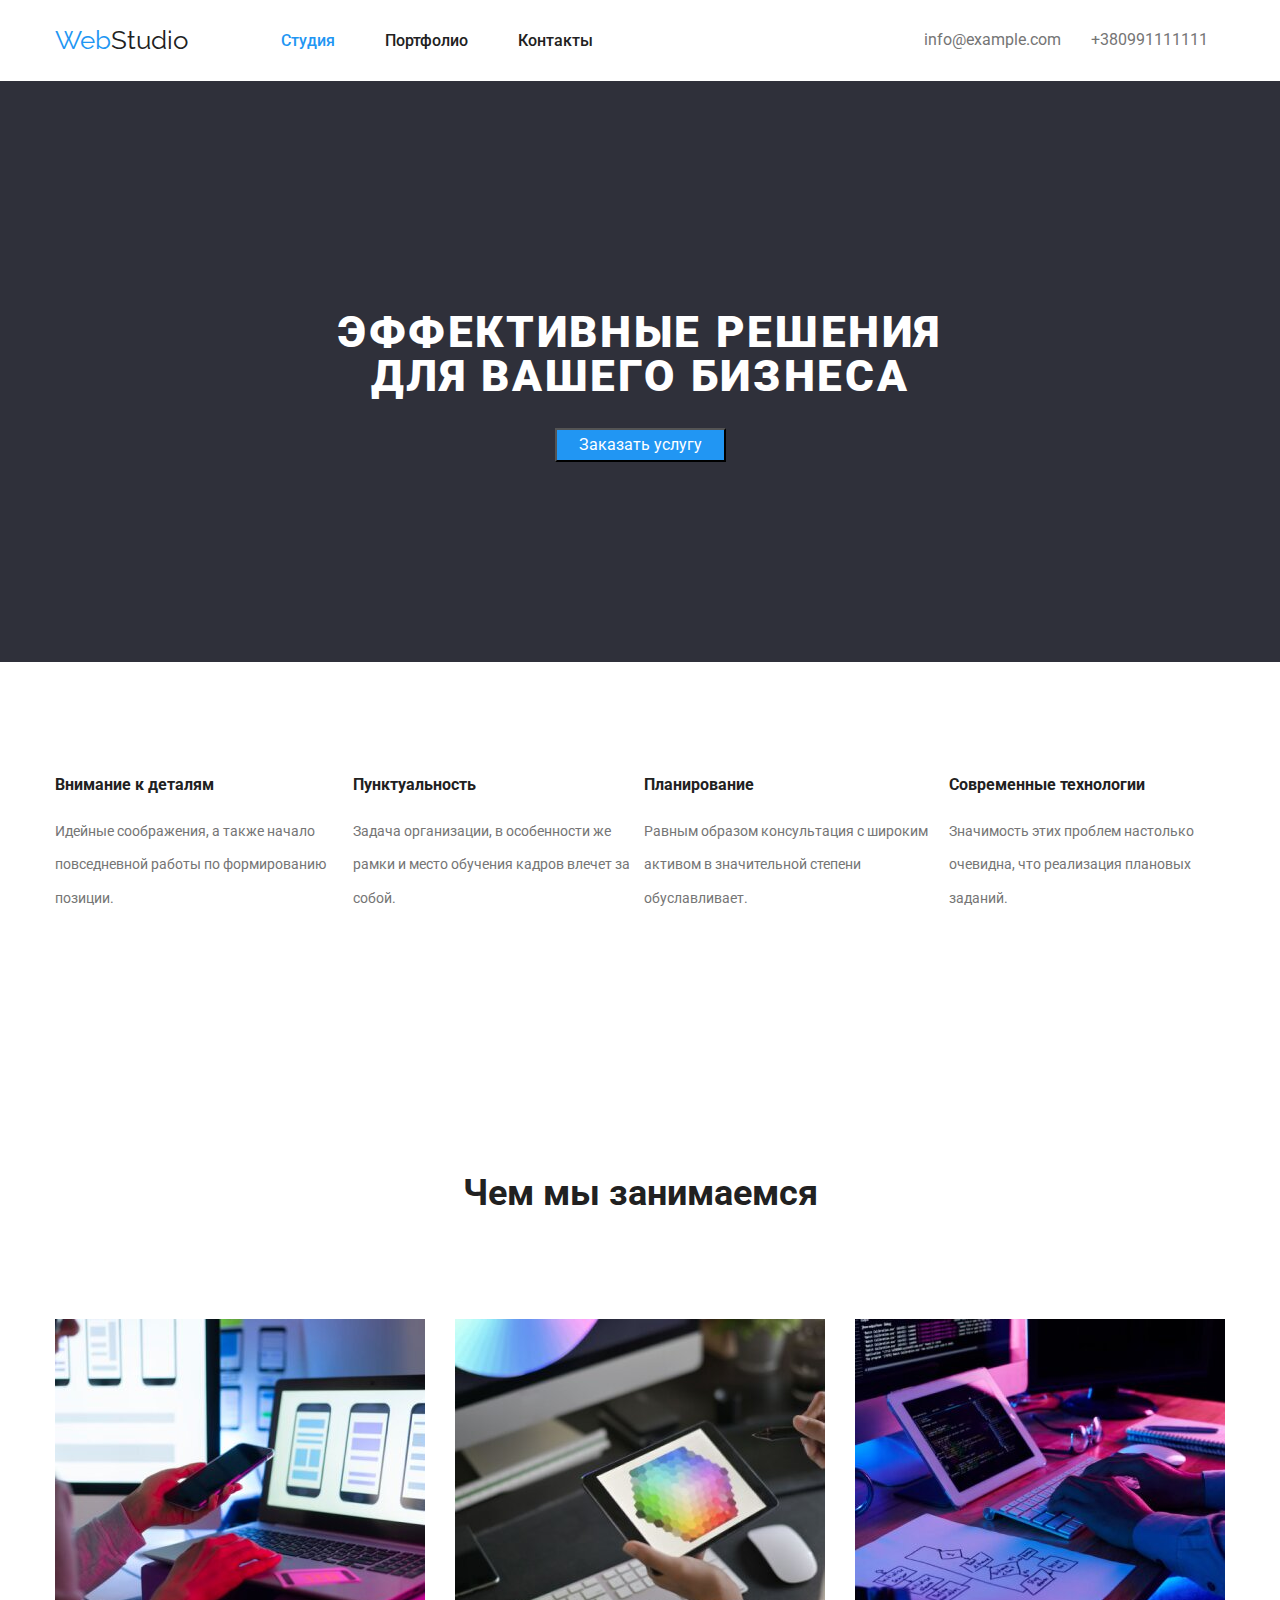
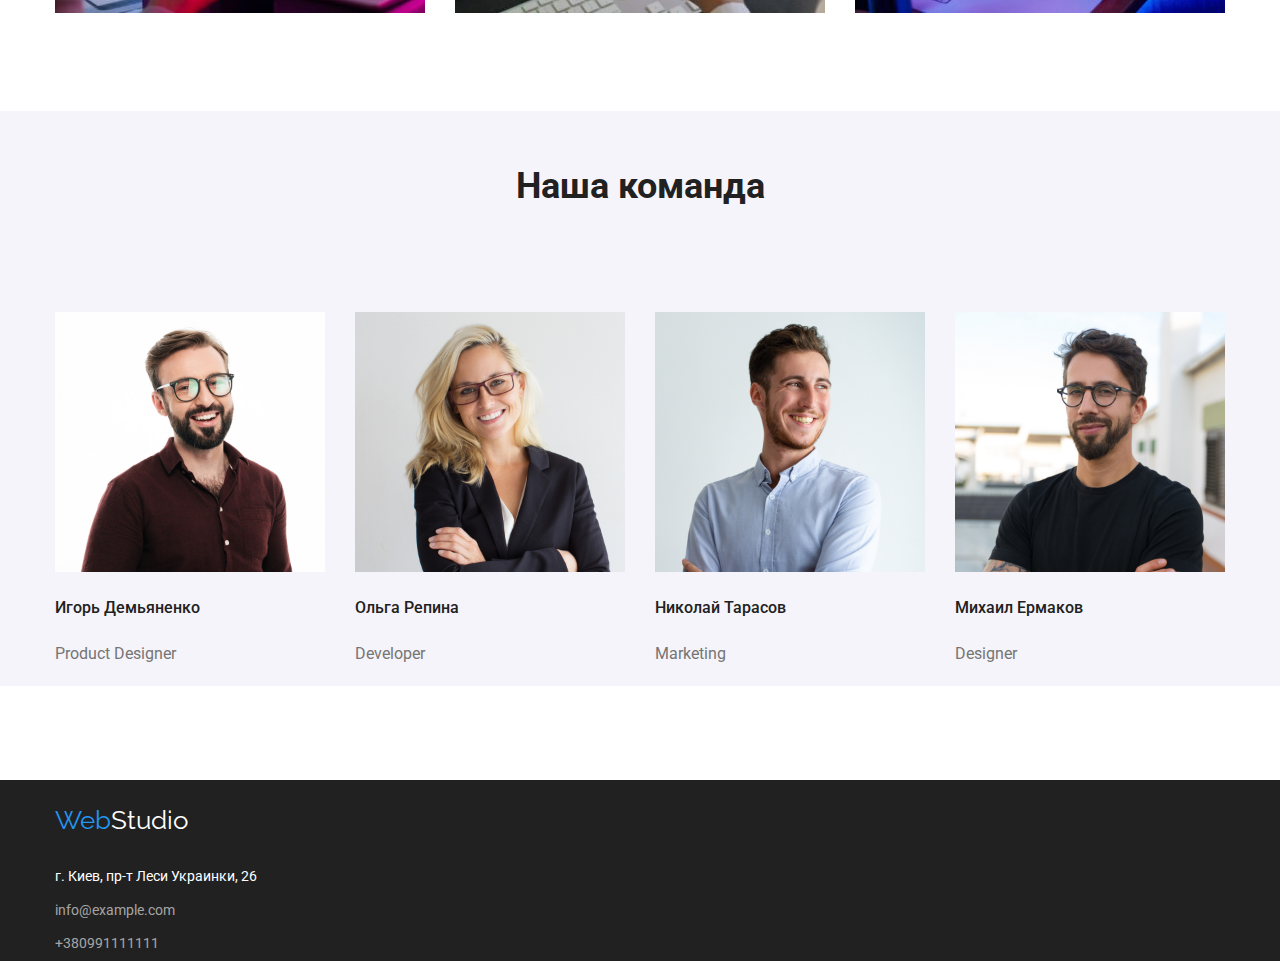
==== commit d2e6ad2e: "я" ====
--- a/index.html
+++ b/index.html
@@ -11,9 +11,8 @@
 </head>
   <body>
     <header class="head">
-      <div>
+      <div class="container head-container">
      <a class="logo" href="/"><span class="web-one">Web</span><span class="web-two">Studio</span></a>
-    </div>
       <nav>
       <ul>
         <ul class="site-nav">
@@ -26,14 +25,18 @@
       <li> <a class="contacts-link" href="mailto:info@example.com">info@example.com</a></li>
       <li><a class="contacts-link" href="tel:+380991111111">+380991111111</a></li>
     </ul>
+  </div>
   </header>
   <main>
     <section class="hero">
+      <div class="hero-elements">
     <h1 class="title">Эффективные решения для вашего бизнеса</h1>
     <button type="button" class="btn">Заказать услугу</button>
+  </div>
   </section>
   <!-- Унікальний контент сторінки -->
   <section class="text-container">
+    <div class="container">
 <h2 class="menu-text"></h2>
 <ul class="content-element">
   <li class="text-item"><h3 class="text-elements-title">Внимание к деталям</h3>
@@ -49,9 +52,10 @@
     <p class="text-elements">Значимость этих проблем настолько очевидна, что реализация плановых заданий.</p>
   </li>
 </ul>
+</div>
 </section>
 <section class="foto">
-  <div class="foto-elements">
+  <div class="foto-elements container">
   <h2 class="foto_title">Чем мы занимаемся</h2>
     <ul class="menu-foto">
     <li>
@@ -70,36 +74,45 @@
 </div>
 </section>
   <section class="team">
-    <div class="team-elements">
+  <div class="team-elements container">
 <h2 class="team-title">Наша команда</h2>
   <ul class="team-menu">
-        <li>
-        <img class="team-foto" src="images/man1.jpg" width="400"/>
+       <div>
+        <li class="info">
+        <img class="team-foto" src="images/man1.jpg" width="270"/>
         <h3 class="name">Игорь Демьяненко</h3>
           <p class=work>Product Designer</p>
         </li>
-        <li>
-        <img class="team-foto" src="images/woman.jpg"width="400"/>
+      </div>
+      <div>
+        <li class="info">
+        <img class="team-foto" src="images/woman.jpg"width="270"/>
         <h3 class="name">Ольга Репина</h3>
         <p class=work>Developer </p> 
         </li>
-        <li>
-        <img class="team-foto" src="images/man2.jpg" width="400"/>
+      </div>
+      <div>
+        <li class="info">
+        <img class="team-foto" src="images/man2.jpg" width="270"/>
         <h3 class="name">Николай Тарасов</h3>
         <p class=work>Marketing </p> 
         </li>
-        <li>
-        <img class="team-foto" src="images/man3.jpg" width="400"/>
+      </div>
+      <div>
+        <li class="info">
+        <img class="team-foto" src="images/man3.jpg" width="270"/>
         <h3 class="name">Михаил Ермаков</h3>
         <p class=work>Designer</p> 
         </li>
+      </div>
       </ul>
-      </div>
+  </div>
   </section>
   
 </main>
   <!-- Підвал сторінки -->
   <footer class="end">
+        <div class="container">
     <div>
       <a class="logo-end" href="/"><span class="web-one">Web</span><span class="web-end-two">Studio</span></a>
      </div>
@@ -112,5 +125,6 @@
       <li><a href="tel:+38 099 111 11 11" class="end-contacts">+380991111111</a></li>
     </ul> 
     </address>
+  </div>
   </footer>
   </body>--- a/css/style.css
+++ b/css/style.css
@@ -16,26 +16,43 @@
 header {
   background: var(--max-white-color);
 }
+
+.container {
+  width: 1200px;
+  padding: 0 15px;
+  margin: 0 auto;
+}
+
+*,
+*::before,
+*::after {
+  box-sizing: border-box;
+}
 .link {
   font-weight: 500;
   color: var(--body-color);
   line-height: 1.6;
 }
-.link:hover,
-:focus {
-  font-weight: 500;
-  width: 77px;
-  color: var(--blue-color);
+.link:hover {
+  font-weight: 500;
+  color: var(--blue-color);
+  line-height: 1.6;
+}
+.link:focus {
+  font-weight: 500;
+  color: var(--blue-color);
+  line-height: 1.6;
+}
+.site-nav:last-child {
+  margin-right: 331px;
 }
 .activate {
   color: var(--blue-color);
 }
-.ul {
+ul {
   list-style: none;
   margin: 0;
   padding: 0;
-  font-size: 26px;
-  line-height: 3.1;
 }
 
 .logo {
@@ -67,28 +84,39 @@
 .head {
   -webkit-tap-highlight-color: rgba(0, 0, 0, 0);
 }
+.head-container {
+  display: flex;
+  align-items: center;
+}
 
 .link-current {
   color: var(--blue-color);
 }
 
 .contacts-link {
-  font-weight: 500;
   color: var(--gray-color);
 }
-.contacts-link:hover,
-:focus {
-  font-weight: 500;
-  color: var(--blue-color);
+.contacts-link:focus {
+  color: var(--blue-color);
+}
+.contacts-link:hover {
+  color: var(--blue-color);
+}
+.contacts-link:not(:last-child) {
+  margin-right: 50px;
 }
 .site-nav {
   list-style-type: none;
+  display: flex;
+  flex-direction: row;
 }
 .title {
   width: 696px;
   font-weight: 900;
   font-size: 44px;
   line-height: 1;
+  margin-left: auto;
+  margin-right: auto;
   text-align: center;
   letter-spacing: 0.06em;
   text-transform: uppercase;
@@ -100,24 +128,43 @@
   background-color: var(--bgr-color);
   padding-top: 200px;
   padding-bottom: 200px;
+  display: flex;
+  flex-direction: column;
+  justify-content: center;
+}
+.hero-elements {
+  text-align: center;
 }
 
 .btn {
-  background: var(--blue-color);
-  color: var(--max-white-color);
-  font-size: 16px;
-  line-height: 3;
-}
-.btn:hover,
-:focus {
-  background: var(--blue-color);
-  color: var(--max-white-color);
-  font-size: 16px;
-  line-height: 3;
+  background-color: var(--blue-color);
+  color: var(--max-white-color);
+  padding: 6px 22px;
+  margin-left: auto;
+  margin-right: auto;
+  cursor: pointer;
+}
+.btn:hover {
+  background-color: var(--blue-color);
+  color: var(--max-white-color);
+  padding: 6px 22px;
+  margin-left: auto;
+  margin-right: auto;
+}
+.btn:focus {
+  background-color: var(--blue-color);
+  color: var(--max-white-color);
+  padding: 6px 22px;
+  margin-left: auto;
+  margin-right: auto;
 }
 
 .contacts {
   list-style-type: none;
+  display: flex;
+}
+.contacts :not(:last-child) {
+  margin-right: 30px;
 }
 
 .text-container {
@@ -128,6 +175,8 @@
 .menu-text {
   display: flex;
   list-style-type: none;
+  align-items: flex-start;
+  margin-top: 0px;
 }
 
 .text-item {
@@ -140,6 +189,11 @@
 
 .content-element {
   text-decoration: none;
+  display: flex;
+  list-style-type: none;
+  align-items: flex-start;
+  margin-top: 94px;
+  margin-bottom: 94px;
 }
 
 .text-elements {
@@ -147,16 +201,20 @@
   font-size: 14px;
   line-height: 2.4;
 }
-
+.foto-picture {
+}
 .text-elements-title {
   color: var(--body-color);
   text-decoration: none;
 }
+.foto {
+}
 .foto-elements {
   display: flex;
   flex-direction: column;
 }
 .foto_title {
+  width: 380;
   text-align: center;
   font-style: 700;
   color: var(--body-color);
@@ -173,14 +231,25 @@
   font-weight: 500;
   color: var(--body-color);
 }
+.site-nav :not(:last-child) {
+  margin-right: 50px;
+}
+
 .team {
   background: var(--two-white-color);
+  margin-bottom: 94px;
+}
+.info :not(:last-child) {
+  margin-right: 30px;
 }
 .team-title {
   font-style: 700;
   color: var(--body-color);
   font-size: 36px;
   line-height: 4.2;
+  margin: 0px 0px 50px 0px;
+  text-align: center;
+  margin-top: 94px;
 }
 
 .team-menu {
@@ -188,7 +257,27 @@
   display: flex;
   align-items: center;
 }
-.team-foto {
+
+.foto-elements {
+  display: flex;
+  flex-direction: column;
+  margin-top: 94px;
+  margin-bottom: 94px;
+}
+
+.foto_title {
+  margin: 0px auto;
+  margin-bottom: 50px;
+  text-align: center;
+  color: var(--body-color);
+}
+
+.menu-foto {
+  display: flex;
+  align-items: center;
+}
+.menu-foto :not(:last-child) {
+  margin-right: 30px;
 }
 .name {
   font-weight: 500;
@@ -234,12 +323,13 @@
 .end-contacts {
   list-style-type: none;
   font-family: Roboto;
+  width: 231px;
   color: rgba(255, 255, 255, 0.6);
 }
 
-.end-contacts:hover,
-:focus {
-  color: rgba(255, 255, 255, 0.6);
+.end-contacts:hover {
+}
+.end-contacts:focus {
 }
 .button_one {
   font-weight: 500;
@@ -248,7 +338,10 @@
   background-color: var(--blue-color);
   color: var(--max-white-color);
 }
-
+.product {
+  margin-top: 100px;
+  margin-bottom: 94px;
+}
 .product-elements {
   display: flex;
   flex-wrap: wrap;
@@ -261,7 +354,6 @@
   line-height: 3.6;
 }
 .product-tape {
-  width: 322px;
   color: var(--gray-color);
   font-size: 16px;
   line-height: 3;
@@ -273,17 +365,71 @@
   line-height: 2.6;
   background: var(--two-white-color);
   color: var(--body-color);
-}
-
-.btnp:hover,
-:focus {
+  display: flex;
+  justify-content: center;
+  cursor: pointer;
+}
+
+.btnp:focus {
   flex-direction: row;
-  font-weight: 500;
   font-size: 16px;
   line-height: 2.6;
   background: var(--blue-color);
   color: var(--max-white-color);
 }
+.btnp:hover {
+  flex-direction: row;
+  font-weight: 500;
+  font-size: 16px;
+  line-height: 2.6;
+  background: var(--blue-color);
+  color: var(--max-white-color);
+}
 .btnp-li {
   list-style-type: none;
 }
+.btnp-li:focus {
+  list-style-type: none;
+}
+
+.button-portfolio {
+  display: flex;
+  justify-content: center;
+}
+
+.btnp-li:not(:last-child) {
+  margin-right: 8px;
+}
+.product {
+}
+
+.product-elements {
+  display: flex;
+  flex-wrap: wrap;
+  list-style-type: none;
+  margin-left: -30px;
+}
+
+.product-name {
+  font-family: Roboto;
+  color: var(--body-color);
+  font-size: 18px;
+  line-height: 3.6;
+}
+
+.product-tape {
+  font-family: Roboto;
+  color: var(--gray-color);
+  font-size: 16px;
+  line-height: 3;
+}
+.prod-text {
+  padding: 20px 24px;
+  border-right: 1px solid var(--white-color);
+  border-bottom: 1px solid var(--white-color);
+  border-left: 1px solid var(--white-color);
+}
+.prod-li {
+  margin-left: 30px;
+  margin-top: 30px;
+}
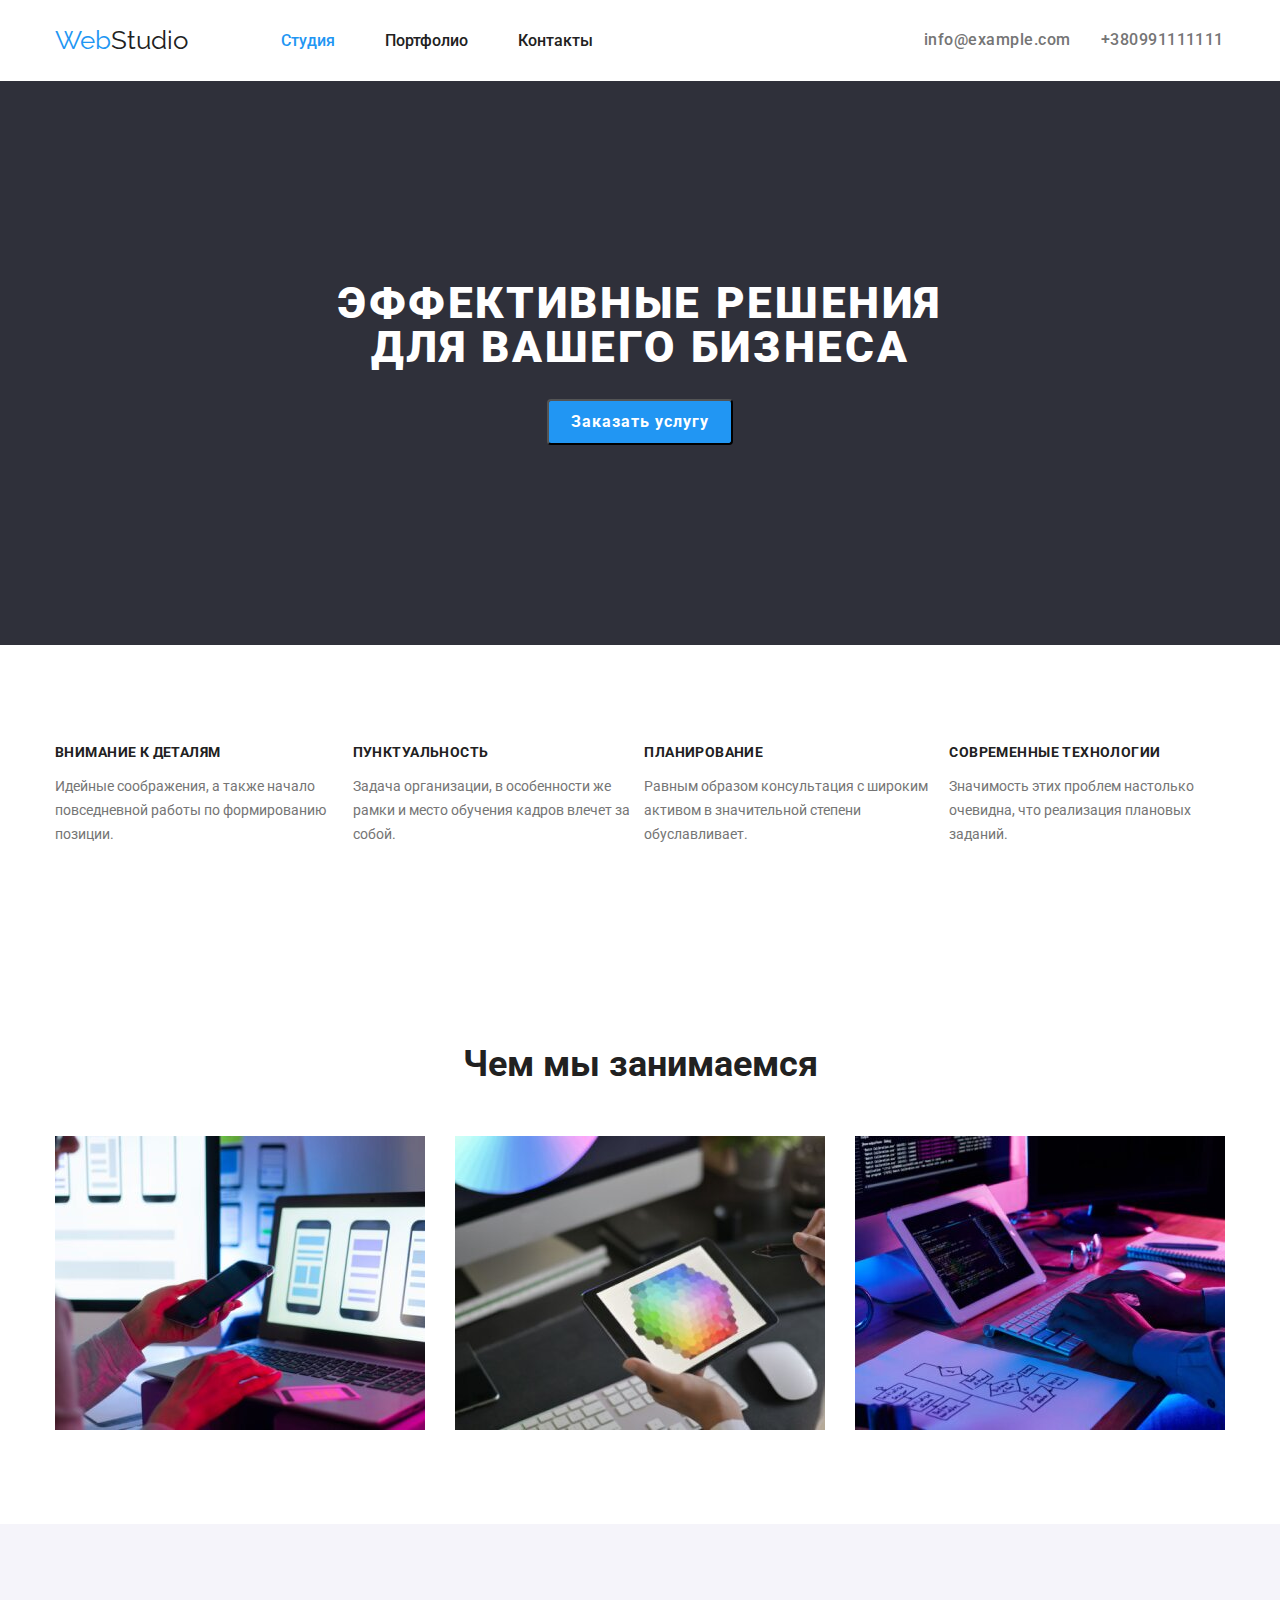
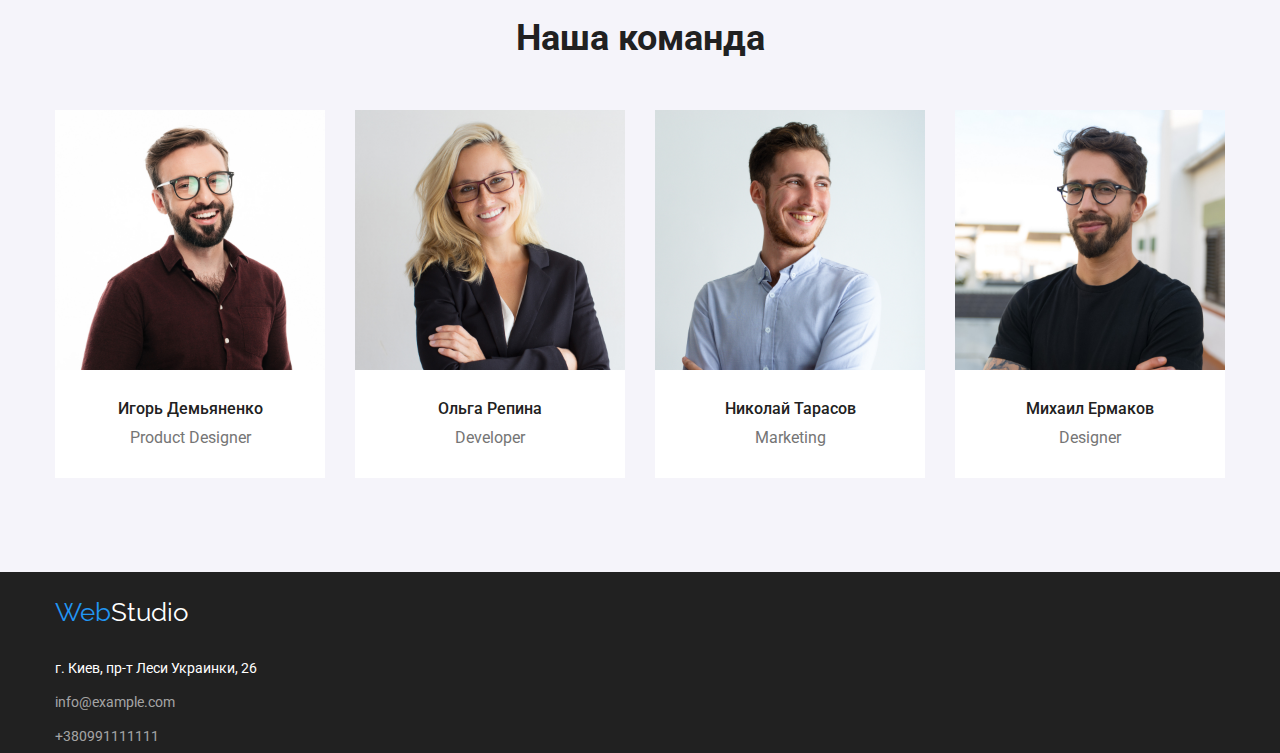
==== commit 6d8e5ba3: "z" ====
--- a/index.html
+++ b/index.html
@@ -73,38 +73,38 @@
   </ul>
 </div>
 </section>
-  <section class="team">
-  <div class="team-elements container">
+<section class="team section">
+  <div class="container">
 <h2 class="team-title">Наша команда</h2>
-  <ul class="team-menu">
-       <div>
-        <li class="info">
-        <img class="team-foto" src="images/man1.jpg" width="270"/>
-        <h3 class="name">Игорь Демьяненко</h3>
-          <p class=work>Product Designer</p>
+  <ul class="team-list">
+        <li class="team-items">
+        <img class="team-img" src="images/man1.jpg" width="270"/>
+        <div class="team-info">
+        <h3 class="team-name">Игорь Демьяненко</h3>
+          <p class=team-work>Product Designer</p>
+        </div>
         </li>
-      </div>
-      <div>
-        <li class="info">
-        <img class="team-foto" src="images/woman.jpg"width="270"/>
-        <h3 class="name">Ольга Репина</h3>
-        <p class=work>Developer </p> 
+        <li class="team-items">
+        <img class="team-img" src="images/woman.jpg"width="270"/>
+        <div class="team-info">
+        <h3 class="team-name">Ольга Репина</h3>
+        <p class=team-work>Developer</p>
+        </div>
         </li>
-      </div>
-      <div>
-        <li class="info">
-        <img class="team-foto" src="images/man2.jpg" width="270"/>
-        <h3 class="name">Николай Тарасов</h3>
-        <p class=work>Marketing </p> 
+        <li class="team-items">
+        <img class="team-img" src="images/man2.jpg" width="270"/>
+        <div class="team-info">
+        <h3 class="team-name">Николай Тарасов</h3>
+        <p class=team-work>Marketing</p>
+        </div>
         </li>
-      </div>
-      <div>
-        <li class="info">
-        <img class="team-foto" src="images/man3.jpg" width="270"/>
-        <h3 class="name">Михаил Ермаков</h3>
-        <p class=work>Designer</p> 
+        <li class="team-items">
+        <img class="team-img" src="images/man3.jpg" width="270"/>
+        <div class="team-info">
+        <h3 class="team-name">Михаил Ермаков</h3>
+        <p class=team-work>Designer</p>
+      </div> 
         </li>
-      </div>
       </ul>
   </div>
   </section>
--- a/css/style.css
+++ b/css/style.css
@@ -6,15 +6,36 @@
   --max-white-color: #ffffff;
   --gray-color: #757575;
   --two-white-color: #f5f4fa;
+  --card-set-gep: 30px;
 }
 
 body {
   font-family: Roboto, sans-serif;
   color: var(--body-color);
 }
-
-header {
-  background: var(--max-white-color);
+ul {
+  list-style: none;
+  margin: 0;
+  padding: 0;
+}
+p {
+  list-style: none;
+  margin: 0;
+  padding: 0;
+}
+img {
+  display: block;
+  max-width: 100%;
+  height: auto;
+}
+h1 {
+  margin: 0;
+}
+h2 {
+  margin: 0;
+}
+h3 {
+  margin: 0;
 }
 
 .container {
@@ -48,11 +69,6 @@
 }
 .activate {
   color: var(--blue-color);
-}
-ul {
-  list-style: none;
-  margin: 0;
-  padding: 0;
 }
 
 .logo {
@@ -83,6 +99,7 @@
 
 .head {
   -webkit-tap-highlight-color: rgba(0, 0, 0, 0);
+  line-height: 1.15;
 }
 .head-container {
   display: flex;
@@ -95,6 +112,7 @@
 
 .contacts-link {
   color: var(--gray-color);
+  line-height: 1.14;
 }
 .contacts-link:focus {
   color: var(--blue-color);
@@ -109,6 +127,7 @@
   list-style-type: none;
   display: flex;
   flex-direction: row;
+  font-weight: 500;
 }
 .title {
   width: 696px;
@@ -122,6 +141,7 @@
   text-transform: uppercase;
   color: var(--max-white-color);
   text-decoration: none;
+  margin-bottom: 30px;
 }
 
 .hero {
@@ -143,6 +163,10 @@
   margin-left: auto;
   margin-right: auto;
   cursor: pointer;
+  line-height: 1.87;
+  border-radius: 4px;
+  letter-spacing: 0.06em;
+  font-weight: 700;
 }
 .btn:hover {
   background-color: var(--blue-color);
@@ -162,6 +186,8 @@
 .contacts {
   list-style-type: none;
   display: flex;
+  font-weight: 500;
+  letter-spacing: 0.03em;
 }
 .contacts :not(:last-child) {
   margin-right: 30px;
@@ -199,15 +225,80 @@
 .text-elements {
   color: var(--gray-color);
   font-size: 14px;
-  line-height: 2.4;
+  margin-bottom: 10px;
+  line-height: 1.71;
+  text-decoration: none;
+  list-style-type: none;
 }
 .foto-picture {
 }
 .text-elements-title {
   color: var(--body-color);
   text-decoration: none;
+  margin-bottom: 10px;
+  letter-spacing: 0.03em;
+  text-transform: uppercase;
+  font-weight: 700;
+  font-size: 14px;
+  line-height: 1.87;
 }
 .foto {
+}
+.team {
+  background: var(--two-white-color);
+  padding-bottom: 94px;
+}
+.team-list {
+  display: flex;
+}
+.team-items {
+  background-color: var(--max-white-color);
+}
+.team-items:not(:last-child) {
+  margin-right: 30px;
+}
+.team-info {
+  text-align: center;
+  padding-bottom: 30px;
+  padding-top: 30px;
+}
+.team-title {
+  font-style: 700;
+  color: var(--body-color);
+  font-size: 36px;
+  line-height: 1.16;
+  margin: 0px 0px 50px 0px;
+  text-align: center;
+  padding-top: 94px;
+}
+
+.foto-elements {
+  display: flex;
+  flex-direction: column;
+}
+
+.foto_title {
+  color: var(--body-color);
+}
+
+.menu-foto {
+  display: flex;
+}
+
+.team-name {
+  font-weight: 500;
+  color: var(--body-color);
+  font-size: 16px;
+  line-height: 1.18;
+  margin-top: 0px;
+  margin-bottom: 10px;
+}
+.team-work {
+  color: var(--gray-color);
+  font-size: 16px;
+  line-height: 1.18;
+  margin-top: 0px;
+  margin-bottom: 0px;
 }
 .foto-elements {
   display: flex;
@@ -235,41 +326,23 @@
   margin-right: 50px;
 }
 
-.team {
-  background: var(--two-white-color);
-  margin-bottom: 94px;
-}
-.info :not(:last-child) {
-  margin-right: 30px;
-}
-.team-title {
+.foto-elements {
+  display: flex;
+  flex-direction: column;
+  padding-top: 94px;
+  padding-bottom: 94px;
+}
+
+.foto_title {
+  width: 380;
+  margin: 0px auto;
   font-style: 700;
-  color: var(--body-color);
+  margin-bottom: 50px;
+  text-align: center;
   font-size: 36px;
-  line-height: 4.2;
+  line-height: 1.16;
+  color: var(--body-color);
   margin: 0px 0px 50px 0px;
-  text-align: center;
-  margin-top: 94px;
-}
-
-.team-menu {
-  list-style-type: none;
-  display: flex;
-  align-items: center;
-}
-
-.foto-elements {
-  display: flex;
-  flex-direction: column;
-  margin-top: 94px;
-  margin-bottom: 94px;
-}
-
-.foto_title {
-  margin: 0px auto;
-  margin-bottom: 50px;
-  text-align: center;
-  color: var(--body-color);
 }
 
 .menu-foto {
@@ -278,17 +351,6 @@
 }
 .menu-foto :not(:last-child) {
   margin-right: 30px;
-}
-.name {
-  font-weight: 500;
-  color: var(--body-color);
-  font-size: 16px;
-  line-height: 1.9;
-}
-.work {
-  color: var(--gray-color);
-  font-size: 16px;
-  line-height: 1.9;
 }
 
 .end {
@@ -339,97 +401,133 @@
   color: var(--max-white-color);
 }
 .product {
-  margin-top: 100px;
-  margin-bottom: 94px;
+  padding-top: 100px;
+  padding-bottom: 94px;
 }
 .product-elements {
   display: flex;
   flex-wrap: wrap;
-  list-style-type: none;
-}
-.product-name {
-  font-weight: 700;
-  color: var(--body-color);
-  font-size: 18px;
-  line-height: 3.6;
-}
-.product-tape {
-  color: var(--gray-color);
-  font-size: 16px;
-  line-height: 3;
-}
-.btnp {
-  display: flex;
-  font-weight: 500;
-  font-size: 16px;
-  line-height: 2.6;
-  background: var(--two-white-color);
-  color: var(--body-color);
-  display: flex;
-  justify-content: center;
-  cursor: pointer;
-}
-
-.btnp:focus {
-  flex-direction: row;
-  font-size: 16px;
-  line-height: 2.6;
-  background: var(--blue-color);
-  color: var(--max-white-color);
-}
-.btnp:hover {
-  flex-direction: row;
-  font-weight: 500;
-  font-size: 16px;
-  line-height: 2.6;
-  background: var(--blue-color);
-  color: var(--max-white-color);
-}
-.btnp-li {
-  list-style-type: none;
-}
-.btnp-li:focus {
-  list-style-type: none;
-}
-
-.button-portfolio {
-  display: flex;
-  justify-content: center;
-}
-
-.btnp-li:not(:last-child) {
-  margin-right: 8px;
-}
-.product {
-}
-
-.product-elements {
-  display: flex;
-  flex-wrap: wrap;
-  list-style-type: none;
   margin-left: -30px;
-}
-
+  margin-top: -30px;
+}
 .product-name {
   font-family: Roboto;
   color: var(--body-color);
   font-size: 18px;
-  line-height: 3.6;
-}
-
+  line-height: 2;
+  margin-top: 0px;
+  margin-bottom: 0px;
+  font-weight: 700;
+  color: var(--body-color);
+  font-size: 18px;
+  line-height: 1.6;
+  margin-bottom: 4px;
+}
 .product-tape {
   font-family: Roboto;
   color: var(--gray-color);
   font-size: 16px;
+  line-height: 1.8;
+}
+.btnp {
+  cursor: pointer;
+  border: transparent;
+  padding: 6px 22px;
+  text-align: center;
+  letter-spacing: 0.03em;
+  display: flex;
+  font-weight: 500;
+  font-size: 16px;
+  line-height: 1.62;
+  background: var(--two-white-color);
+  color: var(--body-color);
+  display: flex;
+  justify-content: center;
+  cursor: pointer;
+  border-radius: 4px;
+}
+
+.btnp:focus {
+  flex-direction: row;
+  font-size: 16px;
+  font-weight: 500;
+  line-height: 1.62;
+  background: var(--blue-color);
+  color: var(--max-white-color);
+  border-radius: 4px;
+  box-shadow: 0px 3px 1px rgba(0, 0, 0, 0.1), 0px 1px 2px rgba(0, 0, 0, 0.08),
+    0px 2px 2px rgba(0, 0, 0, 0.12);
+}
+.btnp:hover {
+  flex-direction: row;
+  font-weight: 500;
+  font-size: 16px;
+  line-height: 1.62;
+  background: var(--blue-color);
+  color: var(--max-white-color);
+  box-shadow: 0px 3px 1px rgba(0, 0, 0, 0.1), 0px 1px 2px rgba(0, 0, 0, 0.08),
+    0px 2px 2px rgba(0, 0, 0, 0.12);
+  border-radius: 4px;
+}
+.btnp-li {
+  list-style-type: none;
+}
+.btnp-li:focus {
+  list-style-type: none;
+}
+
+.button-portfolio {
+  display: flex;
+  justify-content: center;
+}
+
+.btnp-li:not(:last-child) {
+  margin-right: 8px;
+}
+.product {
+  padding-top: 100px;
+  padding-bottom: 94px;
+}
+
+.product-elements {
+  display: flex;
+  flex-wrap: wrap;
+  list-style-type: none;
+  margin-left: -30px;
+  margin-top: -30px;
+}
+
+.product-name {
+  font-family: Roboto;
+  color: var(--body-color);
+  font-size: 18px;
+  line-height: 3.6;
+}
+
+.product-tape {
+  font-family: Roboto;
+  color: var(--gray-color);
+  font-size: 16px;
   line-height: 3;
 }
+.button-portfolio {
+  display: flex;
+  justify-content: center;
+  margin-bottom: 50px;
+}
+
+.btnp-item:not(:last-child) {
+  margin-right: 8px;
+}
+
 .prod-text {
   padding: 20px 24px;
   border-right: 1px solid var(--white-color);
   border-bottom: 1px solid var(--white-color);
   border-left: 1px solid var(--white-color);
 }
-.prod-li {
-  margin-left: 30px;
-  margin-top: 30px;
-}
+.prod-item {
+  flex-basis: calc(100% / 3 - var(--card-set-gep));
+  margin-top: var(--card-set-gep);
+  margin-left: var(--card-set-gep);
+}
